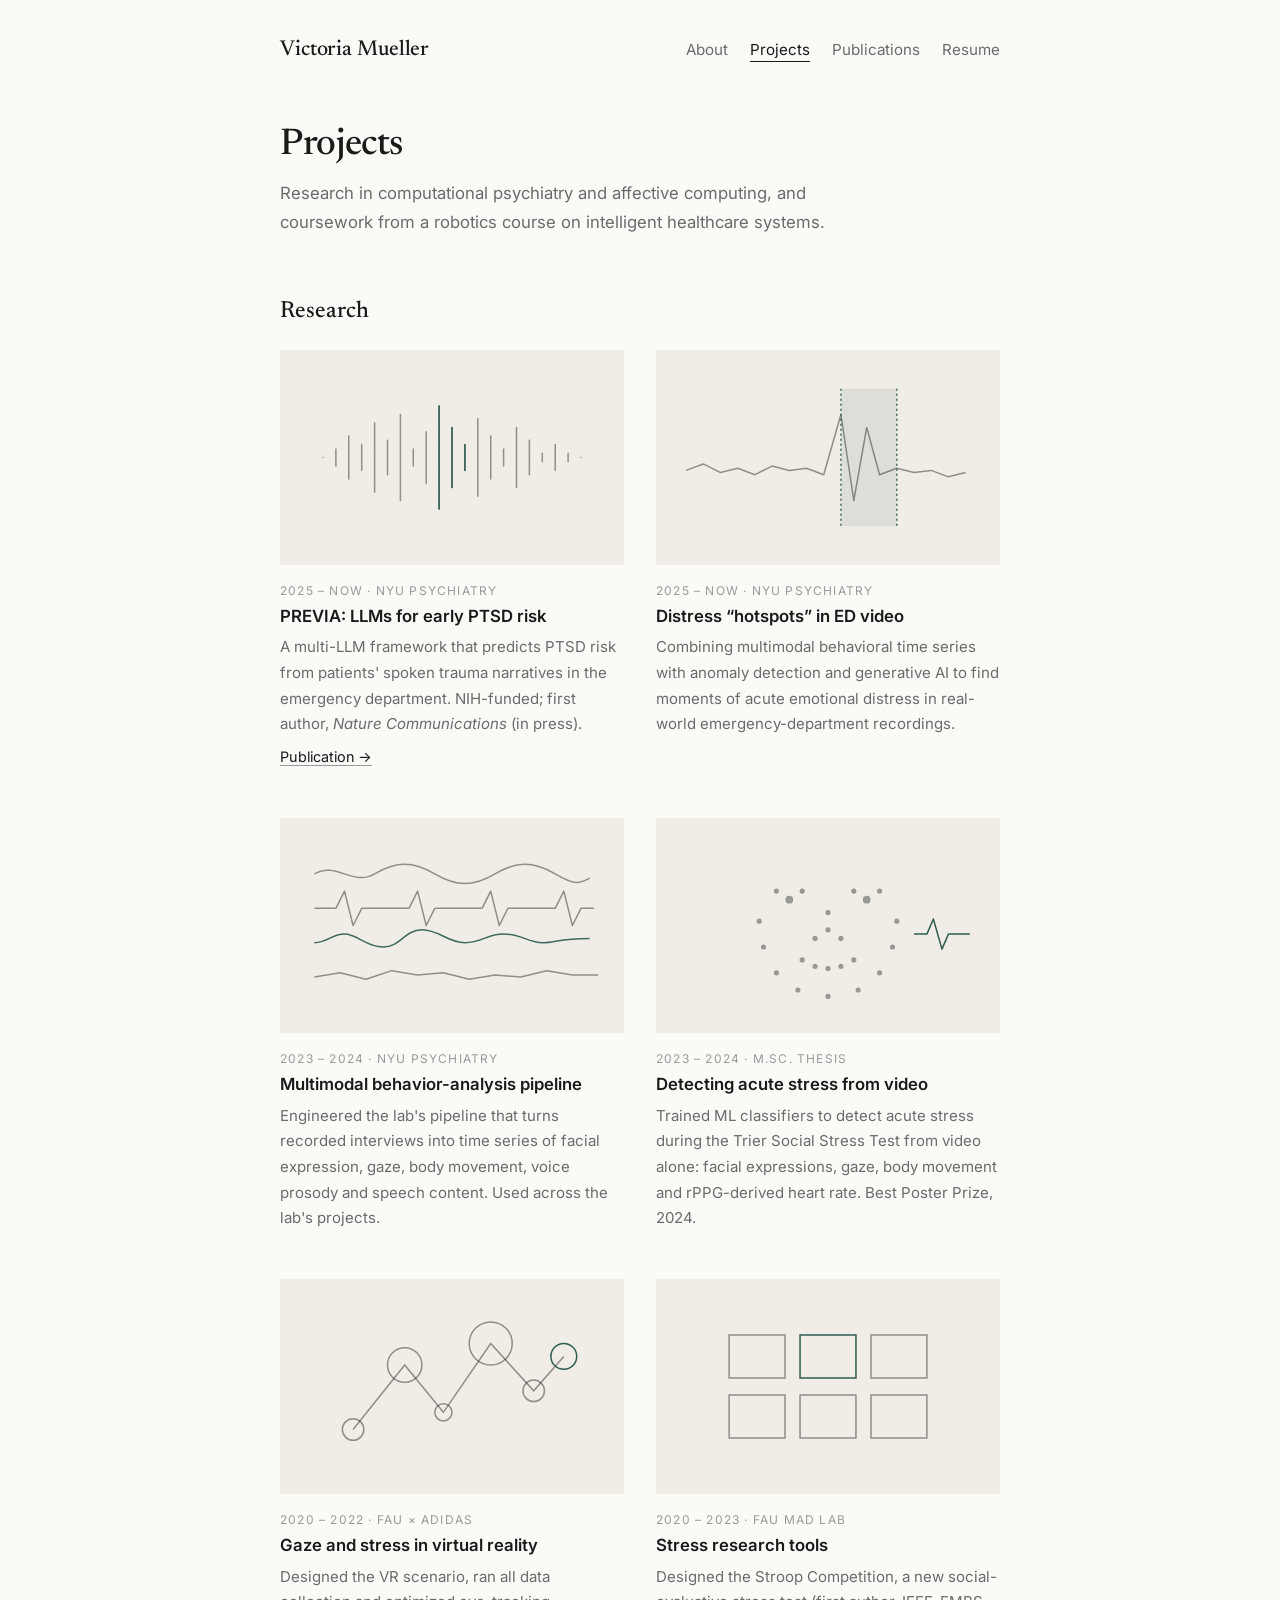
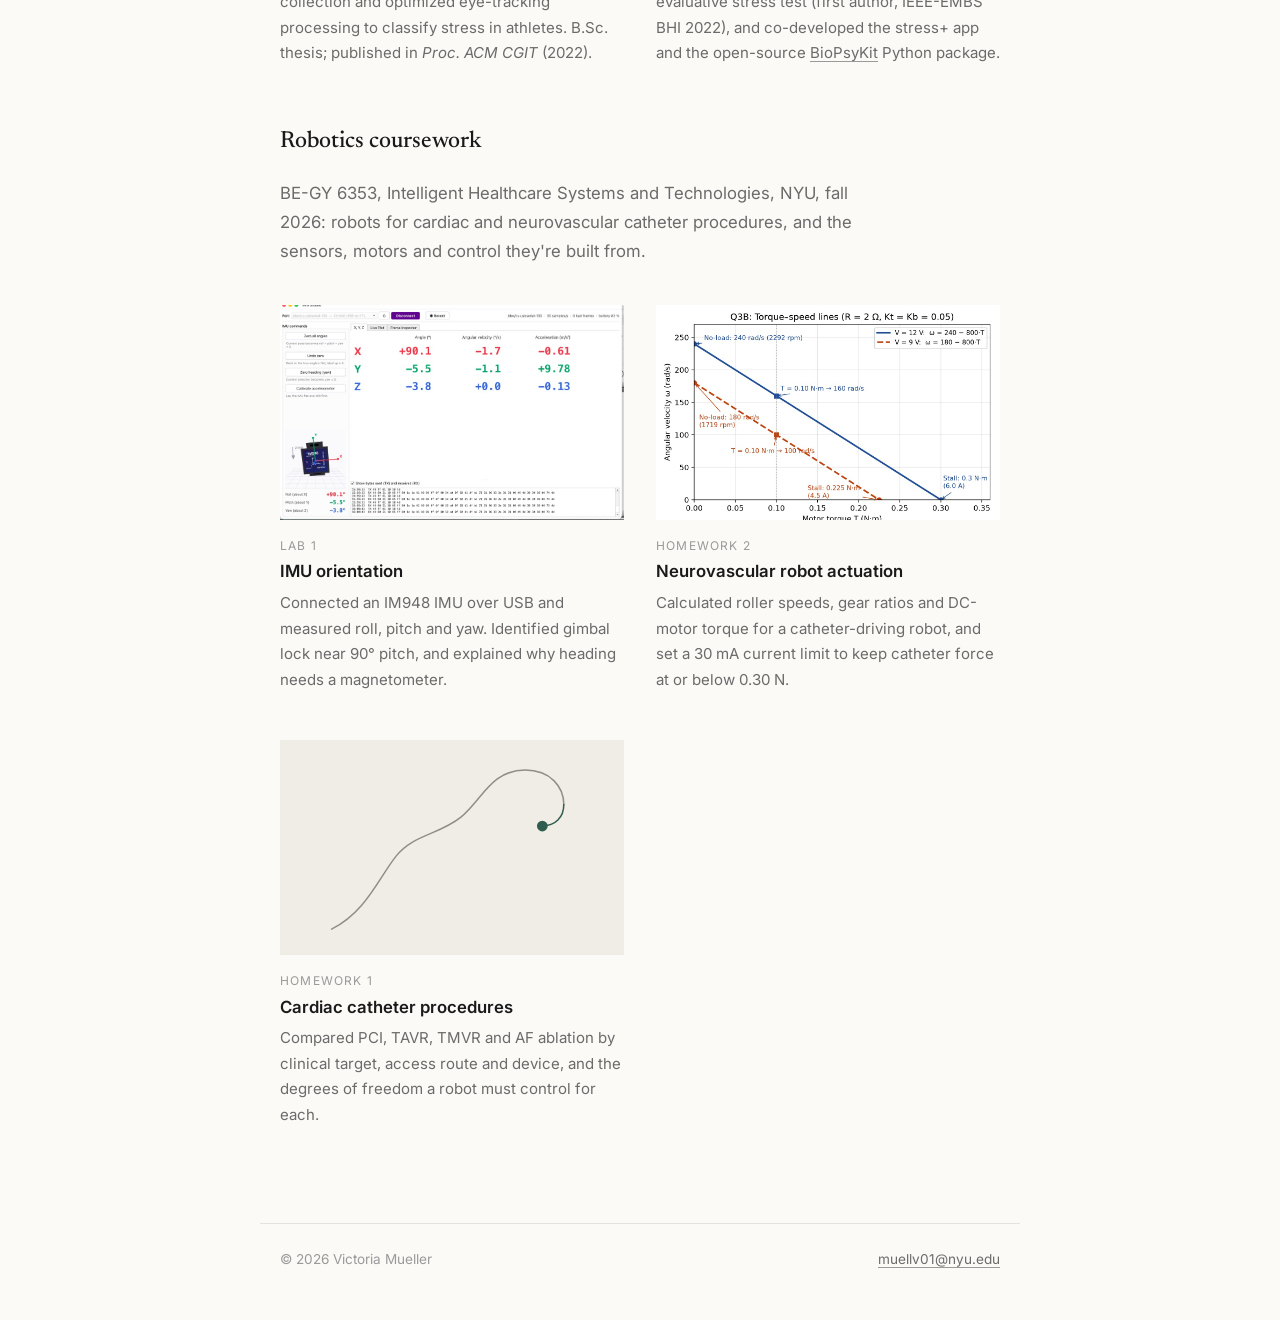
==== projects.html @ a5ab0685 "Split site into About, Projects, Publications and Resume pages with plain design Co-Authored-By: Cla" ====
<!doctype html>
<html lang="en">
<head>
<meta charset="utf-8">
<meta name="viewport" content="width=device-width, initial-scale=1">
<title>Projects · Victoria Mueller</title>
<meta name="description" content="Research and course projects by Victoria Mueller.">
<link rel="preconnect" href="https://fonts.googleapis.com">
<link rel="preconnect" href="https://fonts.gstatic.com" crossorigin>
<link href="https://fonts.googleapis.com/css2?family=Inter:wght@400;500;600&family=Newsreader:opsz,wght@6..72,400;6..72,500&display=swap" rel="stylesheet">
<link rel="stylesheet" href="style.css">
</head>
<body>
  <header class="site-header">
    <div class="wrap">
      <a class="site-name" href="index.html">Victoria Mueller</a>
      <nav class="site-nav">
        <a href="index.html">About</a>
        <a href="projects.html" aria-current="page">Projects</a>
        <a href="publications.html">Publications</a>
        <a href="resume.html">Resume</a>
      </nav>
    </div>
  </header>

  <main class="wrap">
    <h1>Projects</h1>
    <p class="intro">Research in computational psychiatry and affective computing, and coursework from a robotics course on intelligent healthcare systems.</p>

    <h2 id="research">Research</h2>
    <div class="projects">

      <article class="project">
        <div class="cover" aria-hidden="true">
          <svg viewBox="0 0 160 100" preserveAspectRatio="xMidYMid slice" fill="none" stroke="#1a1a1a" stroke-opacity=".45" stroke-width="1.5" stroke-linecap="round">
            <path d="M20 50v0M26 46v8M32 40v20M38 44v12M44 34v32M50 42v16M56 30v40M62 46v8M68 38v24M74 26v48M80 36v28M86 44v12M92 32v36M98 40v20M104 46v8M110 36v28M116 42v16M122 48v4M128 44v12M134 48v4M140 50v0"/>
            <path d="M74 26v48M80 36v28M86 44v12" stroke="#2f5d50" stroke-opacity="1"/>
          </svg>
        </div>
        <span class="label">2025 – now · NYU Psychiatry</span>
        <h3>PREVIA: LLMs for early PTSD risk</h3>
        <p>A multi-LLM framework that predicts PTSD risk from patients' spoken trauma narratives in the emergency department. NIH-funded; first author, <em>Nature Communications</em> (in press).</p>
        <a class="more" href="publications.html">Publication →</a>
      </article>

      <article class="project">
        <div class="cover" aria-hidden="true">
          <svg viewBox="0 0 160 100" preserveAspectRatio="xMidYMid slice" fill="none" stroke="#1a1a1a" stroke-opacity=".45" stroke-width="1.5" stroke-linejoin="round">
            <rect x="86" y="18" width="26" height="64" fill="#2f5d50" fill-opacity=".1" stroke="none"/>
            <path d="M14 56l8-3 8 4 8-2 8 3 8-4 8 2 8-1 8 3 8-28 6 40 6-34 6 22 8-3 8 2 8-1 8 3 8-2"/>
            <path d="M86 18v64M112 18v64" stroke="#2f5d50" stroke-opacity=".9" stroke-dasharray="2 3"/>
          </svg>
        </div>
        <span class="label">2025 – now · NYU Psychiatry</span>
        <h3>Distress “hotspots” in ED video</h3>
        <p>Combining multimodal behavioral time series with anomaly detection and generative AI to find moments of acute emotional distress in real-world emergency-department recordings.</p>
      </article>

      <article class="project">
        <div class="cover" aria-hidden="true">
          <svg viewBox="0 0 160 100" preserveAspectRatio="xMidYMid slice" fill="none" stroke="#1a1a1a" stroke-opacity=".45" stroke-width="1.5" stroke-linejoin="round">
            <path d="M16 26c10-6 18 6 28 0s18-6 28 0 18 6 28 0 18-6 28 0 12 4 16 2"/>
            <path d="M16 42l10 0 4-8 4 16 4-8 22 0 4-8 4 16 4-8 22 0 4-8 4 16 4-8 22 0 4-8 4 16 4-8 6 0"/>
            <path d="M16 58c6 0 8-4 14-4s10 6 18 6 10-8 18-8 12 6 20 6 10-4 18-4 12 4 18 4 8-2 22-2" stroke="#2f5d50" stroke-opacity=".9"/>
            <path d="M16 74l12-2 12 3 12-4 12 2 12-1 12 3 12-2 12 1 12-3 12 2 12 0"/>
          </svg>
        </div>
        <span class="label">2023 – 2024 · NYU Psychiatry</span>
        <h3>Multimodal behavior-analysis pipeline</h3>
        <p>Engineered the lab's pipeline that turns recorded interviews into time series of facial expression, gaze, body movement, voice prosody and speech content. Used across the lab's projects.</p>
      </article>

      <article class="project">
        <div class="cover" aria-hidden="true">
          <svg viewBox="0 0 160 100" preserveAspectRatio="xMidYMid slice" fill="#1a1a1a" fill-opacity=".4" stroke="none">
            <circle cx="62" cy="38" r="1.8"/><circle cx="98" cy="38" r="1.8"/>
            <circle cx="56" cy="34" r="1.2"/><circle cx="68" cy="34" r="1.2"/><circle cx="92" cy="34" r="1.2"/><circle cx="104" cy="34" r="1.2"/>
            <circle cx="80" cy="44" r="1.2"/><circle cx="80" cy="52" r="1.2"/><circle cx="74" cy="56" r="1.2"/><circle cx="86" cy="56" r="1.2"/>
            <circle cx="68" cy="66" r="1.2"/><circle cx="74" cy="69" r="1.2"/><circle cx="80" cy="70" r="1.2"/><circle cx="86" cy="69" r="1.2"/><circle cx="92" cy="66" r="1.2"/>
            <circle cx="48" cy="48" r="1.2"/><circle cx="50" cy="60" r="1.2"/><circle cx="56" cy="72" r="1.2"/><circle cx="66" cy="80" r="1.2"/><circle cx="80" cy="83" r="1.2"/><circle cx="94" cy="80" r="1.2"/><circle cx="104" cy="72" r="1.2"/><circle cx="110" cy="60" r="1.2"/><circle cx="112" cy="48" r="1.2"/>
            <path d="M120 54h6l3-7 4 14 3-7h10" fill="none" stroke="#2f5d50" stroke-width="1.5" stroke-linejoin="round"/>
          </svg>
        </div>
        <span class="label">2023 – 2024 · M.Sc. thesis</span>
        <h3>Detecting acute stress from video</h3>
        <p>Trained ML classifiers to detect acute stress during the Trier Social Stress Test from video alone: facial expressions, gaze, body movement and rPPG-derived heart rate. Best Poster Prize, 2024.</p>
      </article>

      <article class="project">
        <div class="cover" aria-hidden="true">
          <svg viewBox="0 0 160 100" preserveAspectRatio="xMidYMid slice" fill="none" stroke="#1a1a1a" stroke-opacity=".45" stroke-width="1.5">
            <path d="M34 70L58 40 76 62 98 30 118 52 132 36"/>
            <circle cx="34" cy="70" r="5"/><circle cx="58" cy="40" r="8"/><circle cx="76" cy="62" r="4"/><circle cx="98" cy="30" r="10"/><circle cx="118" cy="52" r="5"/>
            <circle cx="132" cy="36" r="6" stroke="#2f5d50" stroke-opacity="1"/>
          </svg>
        </div>
        <span class="label">2020 – 2022 · FAU × adidas</span>
        <h3>Gaze and stress in virtual reality</h3>
        <p>Designed the VR scenario, ran all data collection and optimized eye-tracking processing to classify stress in athletes. B.Sc. thesis; published in <em>Proc. ACM CGIT</em> (2022).</p>
      </article>

      <article class="project">
        <div class="cover" aria-hidden="true">
          <svg viewBox="0 0 160 100" preserveAspectRatio="xMidYMid slice" fill="none" stroke="#1a1a1a" stroke-opacity=".45" stroke-width="1.5">
            <rect x="34" y="26" width="26" height="20"/><rect x="67" y="26" width="26" height="20" stroke="#2f5d50" stroke-opacity="1"/><rect x="100" y="26" width="26" height="20"/>
            <rect x="34" y="54" width="26" height="20"/><rect x="67" y="54" width="26" height="20"/><rect x="100" y="54" width="26" height="20"/>
          </svg>
        </div>
        <span class="label">2020 – 2023 · FAU MaD Lab</span>
        <h3>Stress research tools</h3>
        <p>Designed the Stroop Competition, a new social-evaluative stress test (first author, IEEE-EMBS BHI 2022), and co-developed the stress+ app and the open-source <a href="https://github.com/mad-lab-fau/BioPsyKit" target="_blank" rel="noopener">BioPsyKit</a> Python package.</p>
      </article>
    </div>

    <h2 id="coursework">Robotics coursework</h2>
    <p class="intro">BE-GY 6353, Intelligent Healthcare Systems and Technologies, NYU, fall 2026: robots for cardiac and neurovascular catheter procedures, and the sensors, motors and control they're built from.</p>
    <div class="projects">

      <article class="project">
        <div class="cover"><img src="images/imu-lab.jpg" alt="IMU Studio showing roll +90.1° after turning the IMU about its X axis" loading="lazy"></div>
        <span class="label">Lab 1</span>
        <h3>IMU orientation</h3>
        <p>Connected an IM948 IMU over USB and measured roll, pitch and yaw. Identified gimbal lock near 90° pitch, and explained why heading needs a magnetometer.</p>
      </article>

      <article class="project">
        <div class="cover"><img src="images/motor-torque.jpg" alt="Torque–speed lines of a DC motor at 12 V and 9 V" loading="lazy"></div>
        <span class="label">Homework 2</span>
        <h3>Neurovascular robot actuation</h3>
        <p>Calculated roller speeds, gear ratios and DC-motor torque for a catheter-driving robot, and set a 30 mA current limit to keep catheter force at or below 0.30 N.</p>
      </article>

      <article class="project">
        <div class="cover" aria-hidden="true">
          <svg viewBox="0 0 160 100" preserveAspectRatio="xMidYMid slice" fill="none" stroke="#1a1a1a" stroke-opacity=".45" stroke-width="1.5" stroke-linecap="round">
            <path d="M24 88C40 80 46 64 54 54s20-10 30-18 14-22 30-22c12 0 18 8 18 16"/>
            <path d="M132 30c0 6-4 10-10 10" stroke="#2f5d50" stroke-opacity="1"/>
            <circle cx="122" cy="40" r="2.5" fill="#2f5d50" stroke="none"/>
          </svg>
        </div>
        <span class="label">Homework 1</span>
        <h3>Cardiac catheter procedures</h3>
        <p>Compared PCI, TAVR, TMVR and AF ablation by clinical target, access route and device, and the degrees of freedom a robot must control for each.</p>
      </article>
    </div>
  </main>

  <footer class="site-footer">
    <div class="wrap">
      <span>© 2026 Victoria Mueller</span>
      <a href="mailto:muellv01@nyu.edu">muellv01@nyu.edu</a>
    </div>
  </footer>
</body>
</html>
---- style.css ----
/* Plain, quiet design: off-white paper, near-black ink, one muted accent. */
:root {
  --paper: #fbfaf7;
  --ink: #1a1a1a;
  --muted: #6b6b6b;
  --faint: #9a9a9a;
  --line: #e6e3dc;
  --tile: #f0ede6;
  --accent: #2f5d50;
  --sans: "Inter", -apple-system, BlinkMacSystemFont, "Segoe UI", Helvetica, Arial, sans-serif;
  --serif: "Newsreader", Georgia, "Times New Roman", serif;
}
* { box-sizing: border-box; }
html { -webkit-text-size-adjust: 100%; }
body {
  margin: 0;
  background: var(--paper);
  color: var(--ink);
  font: 16px/1.7 var(--sans);
  -webkit-font-smoothing: antialiased;
}
a { color: inherit; text-decoration-color: var(--faint); text-underline-offset: 3px; }
a:hover { color: var(--accent); text-decoration-color: var(--accent); }
img { display: block; max-width: 100%; }
.wrap { max-width: 760px; margin: 0 auto; padding: 0 20px; }

/* Header */
.site-header .wrap {
  display: flex; flex-wrap: wrap; align-items: baseline; justify-content: space-between;
  gap: 8px 24px; padding-top: 32px; padding-bottom: 32px;
}
.site-name { font-family: var(--serif); font-size: 1.35rem; font-weight: 500; text-decoration: none; letter-spacing: -.005em; }
.site-name:hover { color: var(--ink); }
.site-nav { display: flex; flex-wrap: wrap; gap: 4px 22px; font-size: .95rem; }
.site-nav a { text-decoration: none; color: var(--muted); }
.site-nav a:hover { color: var(--ink); }
.site-nav a[aria-current="page"] { color: var(--ink); text-decoration: underline; text-decoration-color: var(--ink); text-underline-offset: 6px; }

/* Type */
h1 { font-family: var(--serif); font-weight: 500; font-size: 2.3rem; line-height: 1.15; letter-spacing: -.01em; margin: 24px 0 12px; }
h2 { font-family: var(--serif); font-weight: 500; font-size: 1.45rem; margin: 56px 0 18px; }
h3 { font-size: 1rem; font-weight: 600; margin: 0; line-height: 1.4; }
p { margin: 0 0 16px; }
.intro { color: var(--muted); font-size: 1.05rem; max-width: 36em; margin-bottom: 40px; }
.label { font-size: .75rem; letter-spacing: .1em; text-transform: uppercase; color: var(--faint); }

/* About */
.about { display: grid; grid-template-columns: 200px 1fr; gap: 44px; align-items: start; margin-top: 24px; }
.portrait {
  width: 200px; aspect-ratio: 4 / 5; background: var(--tile); position: relative; overflow: hidden;
  display: flex; align-items: center; justify-content: center;
}
.portrait span { font-family: var(--serif); font-size: 2.6rem; color: var(--faint); }
.portrait img { position: absolute; inset: 0; width: 100%; height: 100%; object-fit: cover; }
.about h1 { margin-top: 0; }
.about .role { color: var(--muted); margin: -4px 0 24px; }
.about-links { display: flex; flex-wrap: wrap; gap: 6px 20px; margin-top: 24px; font-size: .95rem; }
.now { list-style: none; padding: 0; margin: 0; border-top: 1px solid var(--line); }
.now li { display: grid; grid-template-columns: 120px 1fr; gap: 16px; padding: 14px 0; border-bottom: 1px solid var(--line); }
.now .label { padding-top: 3px; }

/* Covers & thumbnails: real images, or a plain drawn placeholder */
.cover { aspect-ratio: 16 / 10; background: var(--tile); overflow: hidden; position: relative; }
.cover img { width: 100%; height: 100%; object-fit: cover; object-position: top left; }
.cover svg { position: absolute; inset: 0; width: 100%; height: 100%; }
.cover svg * { vector-effect: non-scaling-stroke; }

/* Projects */
.filter { margin: -16px 0 32px; font-size: .9rem; color: var(--muted); }
.projects { display: grid; grid-template-columns: 1fr 1fr; gap: 48px 32px; }
.project .cover { margin-bottom: 16px; }
.project .label { display: block; margin-bottom: 4px; }
.project h3 { font-size: 1.05rem; margin-bottom: 6px; }
.project p { color: var(--muted); font-size: .94rem; margin: 0; }
.project .more { display: inline-block; margin-top: 8px; font-size: .9rem; }

/* Publications */
.pubs { list-style: none; margin: 0; padding: 0; }
.pub { display: grid; grid-template-columns: 148px 1fr; gap: 24px; padding: 26px 0; border-top: 1px solid var(--line); }
.pub:last-child { border-bottom: 1px solid var(--line); }
.pub .cover { aspect-ratio: 4 / 3; }
.pub .cover .venue { display: none; }
.pub h3 { font-weight: 600; margin-bottom: 4px; }
.pub .authors { color: var(--muted); font-size: .9rem; margin: 0 0 4px; }
.pub .authors u { text-decoration-color: var(--ink); color: var(--ink); }
.pub .where { font-size: .9rem; margin: 0; }
.pub .where em { font-style: italic; }
.badge { display: inline-block; font-size: .72rem; letter-spacing: .06em; text-transform: uppercase; color: var(--accent); margin-left: 8px; }

/* Resume */
.cv-section { display: grid; grid-template-columns: 150px 1fr; gap: 24px; padding: 28px 0; border-top: 1px solid var(--line); }
.cv-section > .label { padding-top: 4px; }
.cv-item { margin-bottom: 22px; }
.cv-item:last-child { margin-bottom: 0; }
.cv-head { display: flex; flex-wrap: wrap; justify-content: space-between; gap: 0 16px; }
.cv-head .when { color: var(--faint); font-size: .88rem; white-space: nowrap; }
.cv-sub { color: var(--muted); font-size: .93rem; margin: 0 0 6px; }
.cv-item ul { margin: 6px 0 0; padding-left: 18px; font-size: .93rem; }
.cv-item li { margin-bottom: 4px; }
.cv-plain { margin: 0; font-size: .93rem; }
.cv-plain + .cv-plain { margin-top: 8px; }

/* Footer */
.site-footer { margin-top: 96px; }
.site-footer .wrap { padding-top: 24px; padding-bottom: 48px; border-top: 1px solid var(--line); color: var(--faint); font-size: .85rem; display: flex; flex-wrap: wrap; justify-content: space-between; gap: 8px; }
.site-footer a { color: var(--muted); }

@media (max-width: 640px) {
  .site-header .wrap { padding-top: 24px; padding-bottom: 20px; }
  h1 { font-size: 1.9rem; }
  .about { grid-template-columns: 1fr; gap: 24px; }
  .portrait { width: 140px; }
  .now li { grid-template-columns: 1fr; gap: 2px; }
  .projects { grid-template-columns: 1fr; gap: 40px; }
  .pub { grid-template-columns: 96px 1fr; gap: 16px; }
  .pub .cover .venue { display: none; }
  .cv-section { grid-template-columns: 1fr; gap: 12px; }
}
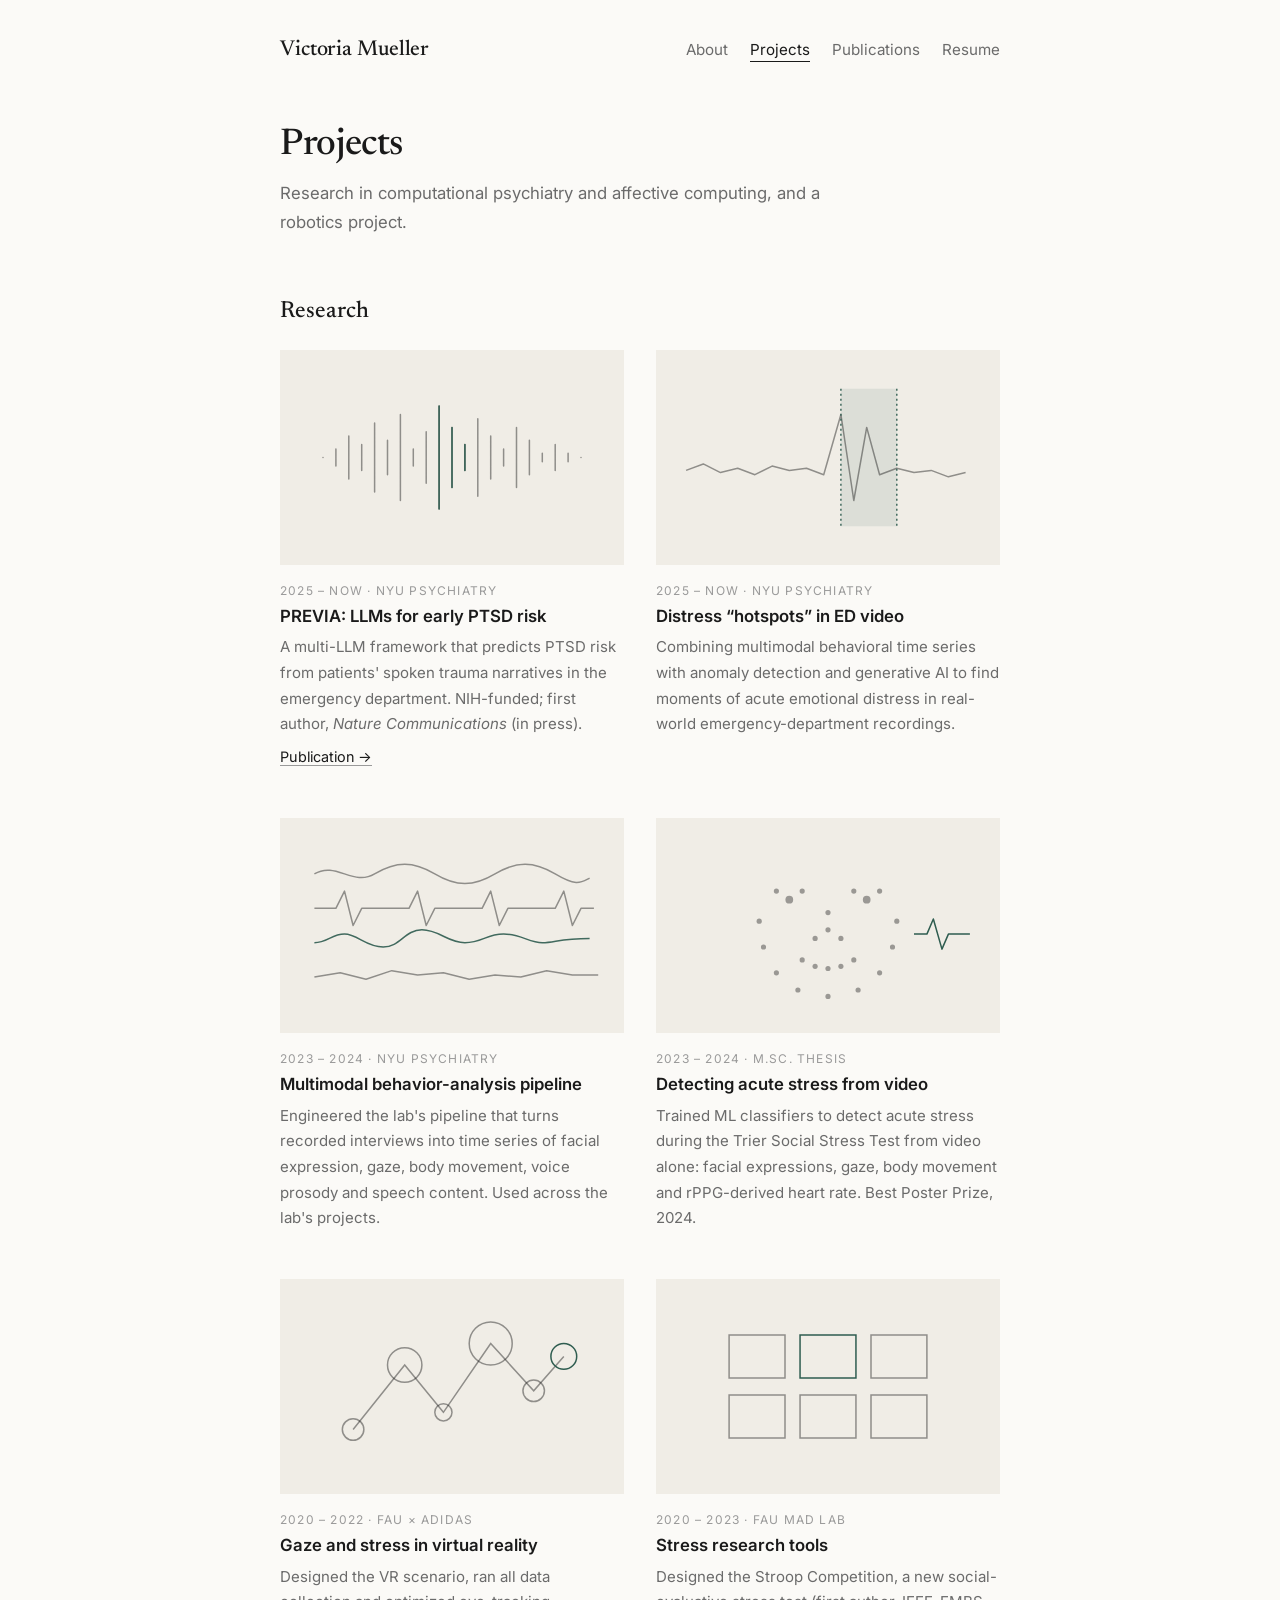
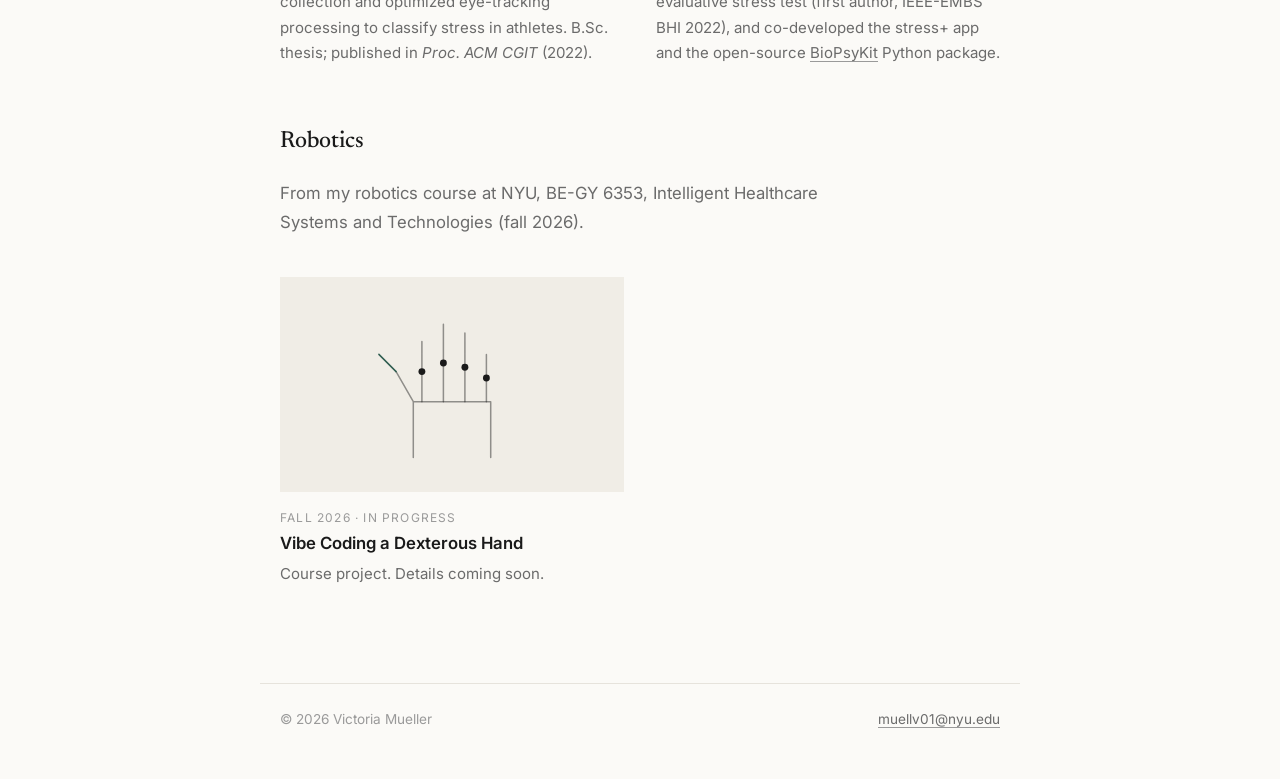
==== commit 171d3445: "Replace robotics homework with Dexterous Hand project placeholder Co-Authored-By: Claude Opus 5.5 <n" ====
--- a/projects.html
+++ b/projects.html
@@ -25,7 +25,7 @@
 
   <main class="wrap">
     <h1>Projects</h1>
-    <p class="intro">Research in computational psychiatry and affective computing, and coursework from a robotics course on intelligent healthcare systems.</p>
+    <p class="intro">Research in computational psychiatry and affective computing, and a robotics project.</p>
 
     <h2 id="research">Research</h2>
     <div class="projects">
@@ -112,35 +112,21 @@
       </article>
     </div>
 
-    <h2 id="coursework">Robotics coursework</h2>
-    <p class="intro">BE-GY 6353, Intelligent Healthcare Systems and Technologies, NYU, fall 2026: robots for cardiac and neurovascular catheter procedures, and the sensors, motors and control they're built from.</p>
+    <h2 id="coursework">Robotics</h2>
+    <p class="intro">From my robotics course at NYU, BE-GY 6353, Intelligent Healthcare Systems and Technologies (fall 2026).</p>
     <div class="projects">
-
-      <article class="project">
-        <div class="cover"><img src="images/imu-lab.jpg" alt="IMU Studio showing roll +90.1° after turning the IMU about its X axis" loading="lazy"></div>
-        <span class="label">Lab 1</span>
-        <h3>IMU orientation</h3>
-        <p>Connected an IM948 IMU over USB and measured roll, pitch and yaw. Identified gimbal lock near 90° pitch, and explained why heading needs a magnetometer.</p>
-      </article>
-
-      <article class="project">
-        <div class="cover"><img src="images/motor-torque.jpg" alt="Torque–speed lines of a DC motor at 12 V and 9 V" loading="lazy"></div>
-        <span class="label">Homework 2</span>
-        <h3>Neurovascular robot actuation</h3>
-        <p>Calculated roller speeds, gear ratios and DC-motor torque for a catheter-driving robot, and set a 30 mA current limit to keep catheter force at or below 0.30 N.</p>
-      </article>
-
       <article class="project">
         <div class="cover" aria-hidden="true">
-          <svg viewBox="0 0 160 100" preserveAspectRatio="xMidYMid slice" fill="none" stroke="#1a1a1a" stroke-opacity=".45" stroke-width="1.5" stroke-linecap="round">
-            <path d="M24 88C40 80 46 64 54 54s20-10 30-18 14-22 30-22c12 0 18 8 18 16"/>
-            <path d="M132 30c0 6-4 10-10 10" stroke="#2f5d50" stroke-opacity="1"/>
-            <circle cx="122" cy="40" r="2.5" fill="#2f5d50" stroke="none"/>
+          <svg viewBox="0 0 160 100" preserveAspectRatio="xMidYMid slice" fill="none" stroke="#1a1a1a" stroke-opacity=".45" stroke-width="1.5" stroke-linecap="round" stroke-linejoin="round">
+            <path d="M62 84V58l-8-14M62 58h36v26"/>
+            <path d="M66 58V30M76 58V22M86 58V26M96 58V36"/>
+            <circle cx="66" cy="44" r="1.6" fill="#1a1a1a" stroke="none"/><circle cx="76" cy="40" r="1.6" fill="#1a1a1a" stroke="none"/><circle cx="86" cy="42" r="1.6" fill="#1a1a1a" stroke="none"/><circle cx="96" cy="47" r="1.6" fill="#1a1a1a" stroke="none"/>
+            <path d="M54 44l-8-8" stroke="#2f5d50" stroke-opacity="1"/>
           </svg>
         </div>
-        <span class="label">Homework 1</span>
-        <h3>Cardiac catheter procedures</h3>
-        <p>Compared PCI, TAVR, TMVR and AF ablation by clinical target, access route and device, and the degrees of freedom a robot must control for each.</p>
+        <span class="label">Fall 2026 · In progress</span>
+        <h3>Vibe Coding a Dexterous Hand</h3>
+        <p>Course project. Details coming soon.</p>
       </article>
     </div>
   </main>
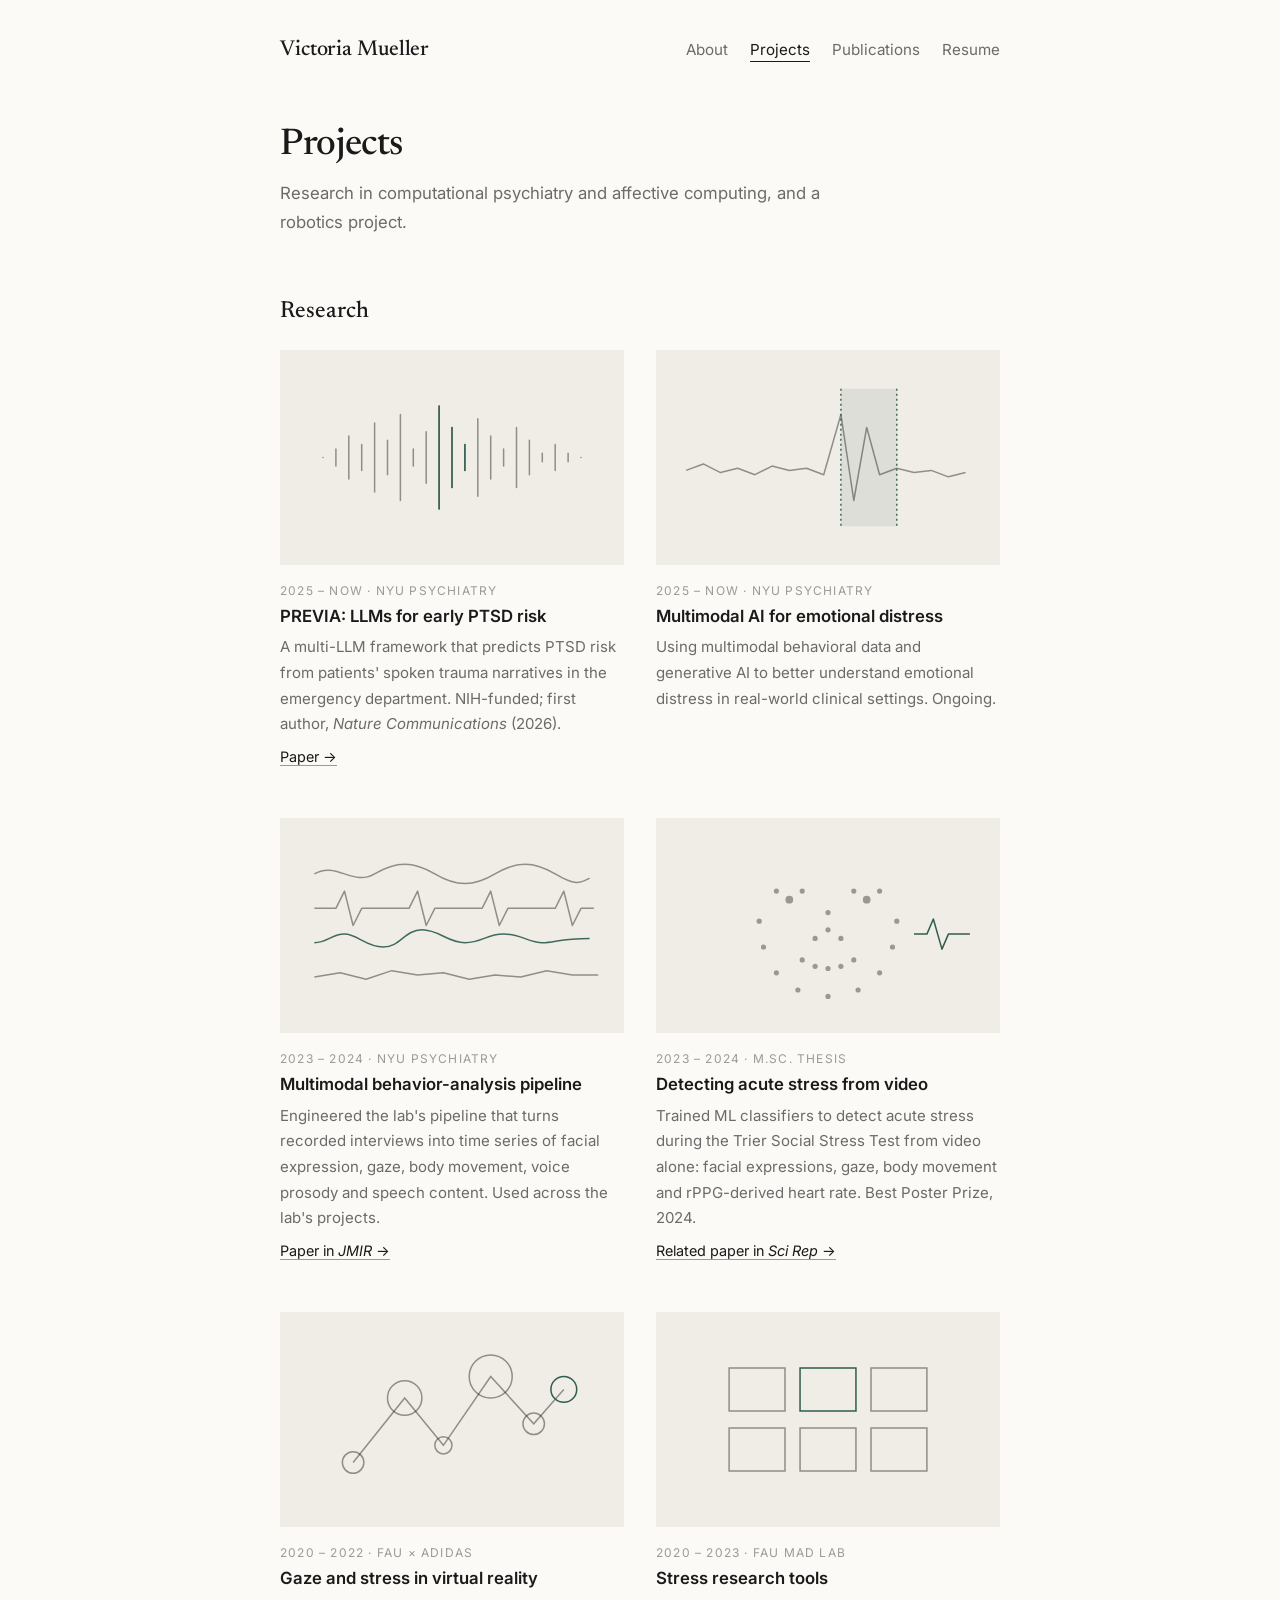
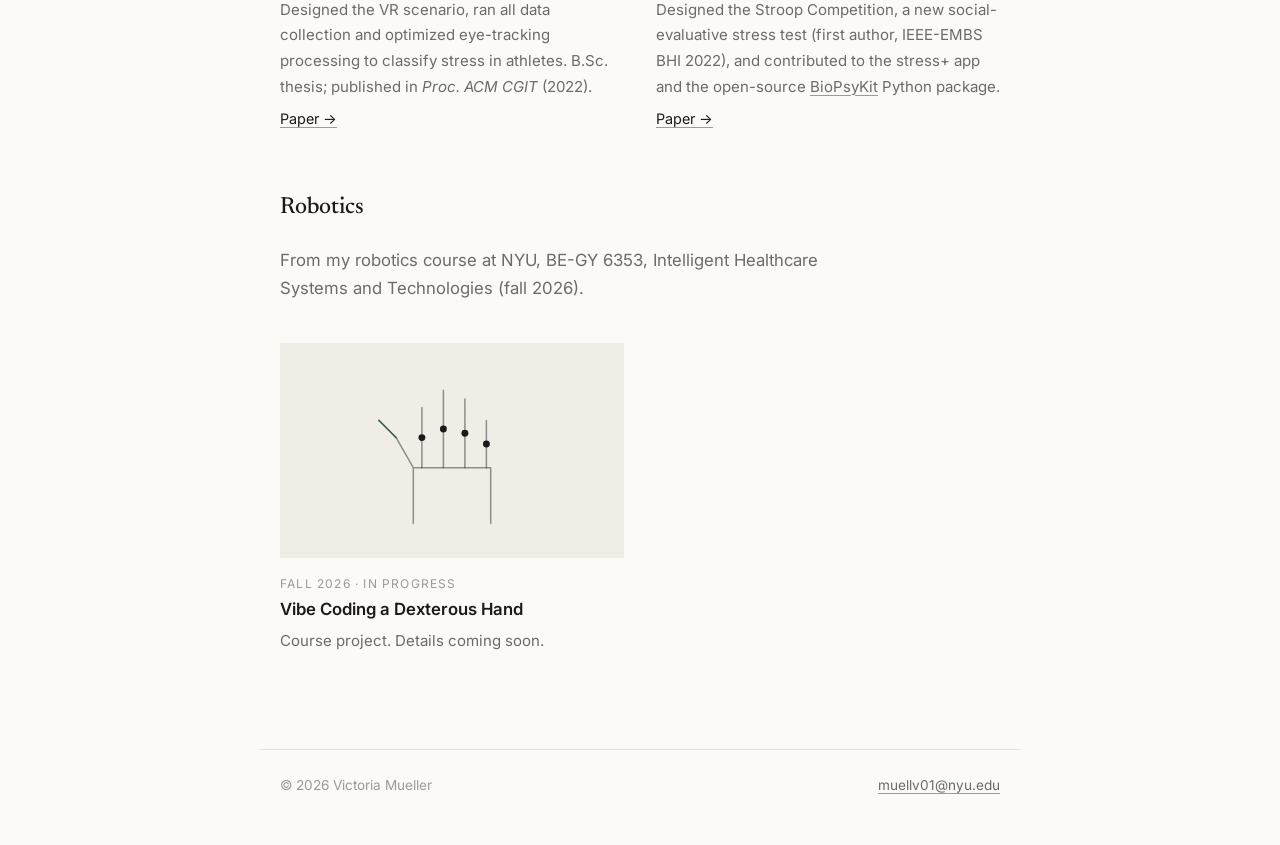
==== commit ede8f6ab: "Update About, project paper links, publications and resume Co-Authored-By: Claude Opus 5.5 <noreply@" ====
--- a/projects.html
+++ b/projects.html
@@ -39,8 +39,8 @@
         </div>
         <span class="label">2025 – now · NYU Psychiatry</span>
         <h3>PREVIA: LLMs for early PTSD risk</h3>
-        <p>A multi-LLM framework that predicts PTSD risk from patients' spoken trauma narratives in the emergency department. NIH-funded; first author, <em>Nature Communications</em> (in press).</p>
-        <a class="more" href="publications.html">Publication →</a>
+        <p>A multi-LLM framework that predicts PTSD risk from patients' spoken trauma narratives in the emergency department. NIH-funded; first author, <em>Nature Communications</em> (2026).</p>
+        <a class="more" href="https://www.nature.com/articles/s41467-026-78768-3" target="_blank" rel="noopener">Paper →</a>
       </article>
 
       <article class="project">
@@ -52,8 +52,8 @@
           </svg>
         </div>
         <span class="label">2025 – now · NYU Psychiatry</span>
-        <h3>Distress “hotspots” in ED video</h3>
-        <p>Combining multimodal behavioral time series with anomaly detection and generative AI to find moments of acute emotional distress in real-world emergency-department recordings.</p>
+        <h3>Multimodal AI for emotional distress</h3>
+        <p>Using multimodal behavioral data and generative AI to better understand emotional distress in real-world clinical settings. Ongoing.</p>
       </article>
 
       <article class="project">
@@ -68,6 +68,7 @@
         <span class="label">2023 – 2024 · NYU Psychiatry</span>
         <h3>Multimodal behavior-analysis pipeline</h3>
         <p>Engineered the lab's pipeline that turns recorded interviews into time series of facial expression, gaze, body movement, voice prosody and speech content. Used across the lab's projects.</p>
+        <a class="more" href="https://www.jmir.org/2026/1/e87049" target="_blank" rel="noopener">Paper in <em>JMIR</em> →</a>
       </article>
 
       <article class="project">
@@ -84,6 +85,7 @@
         <span class="label">2023 – 2024 · M.Sc. thesis</span>
         <h3>Detecting acute stress from video</h3>
         <p>Trained ML classifiers to detect acute stress during the Trier Social Stress Test from video alone: facial expressions, gaze, body movement and rPPG-derived heart rate. Best Poster Prize, 2024.</p>
+        <a class="more" href="https://doi.org/10.1038/s41598-024-59043-1" target="_blank" rel="noopener">Related paper in <em>Sci Rep</em> →</a>
       </article>
 
       <article class="project">
@@ -97,6 +99,7 @@
         <span class="label">2020 – 2022 · FAU × adidas</span>
         <h3>Gaze and stress in virtual reality</h3>
         <p>Designed the VR scenario, ran all data collection and optimized eye-tracking processing to classify stress in athletes. B.Sc. thesis; published in <em>Proc. ACM CGIT</em> (2022).</p>
+        <a class="more" href="https://doi.org/10.1145/3530796" target="_blank" rel="noopener">Paper →</a>
       </article>
 
       <article class="project">
@@ -108,7 +111,8 @@
         </div>
         <span class="label">2020 – 2023 · FAU MaD Lab</span>
         <h3>Stress research tools</h3>
-        <p>Designed the Stroop Competition, a new social-evaluative stress test (first author, IEEE-EMBS BHI 2022), and co-developed the stress+ app and the open-source <a href="https://github.com/mad-lab-fau/BioPsyKit" target="_blank" rel="noopener">BioPsyKit</a> Python package.</p>
+        <p>Designed the Stroop Competition, a new social-evaluative stress test (first author, IEEE-EMBS BHI 2022), and contributed to the stress+ app and the open-source <a href="https://github.com/mad-lab-fau/BioPsyKit" target="_blank" rel="noopener">BioPsyKit</a> Python package.</p>
+        <a class="more" href="https://ieeexplore.ieee.org/abstract/document/9926835" target="_blank" rel="noopener">Paper →</a>
       </article>
     </div>
 
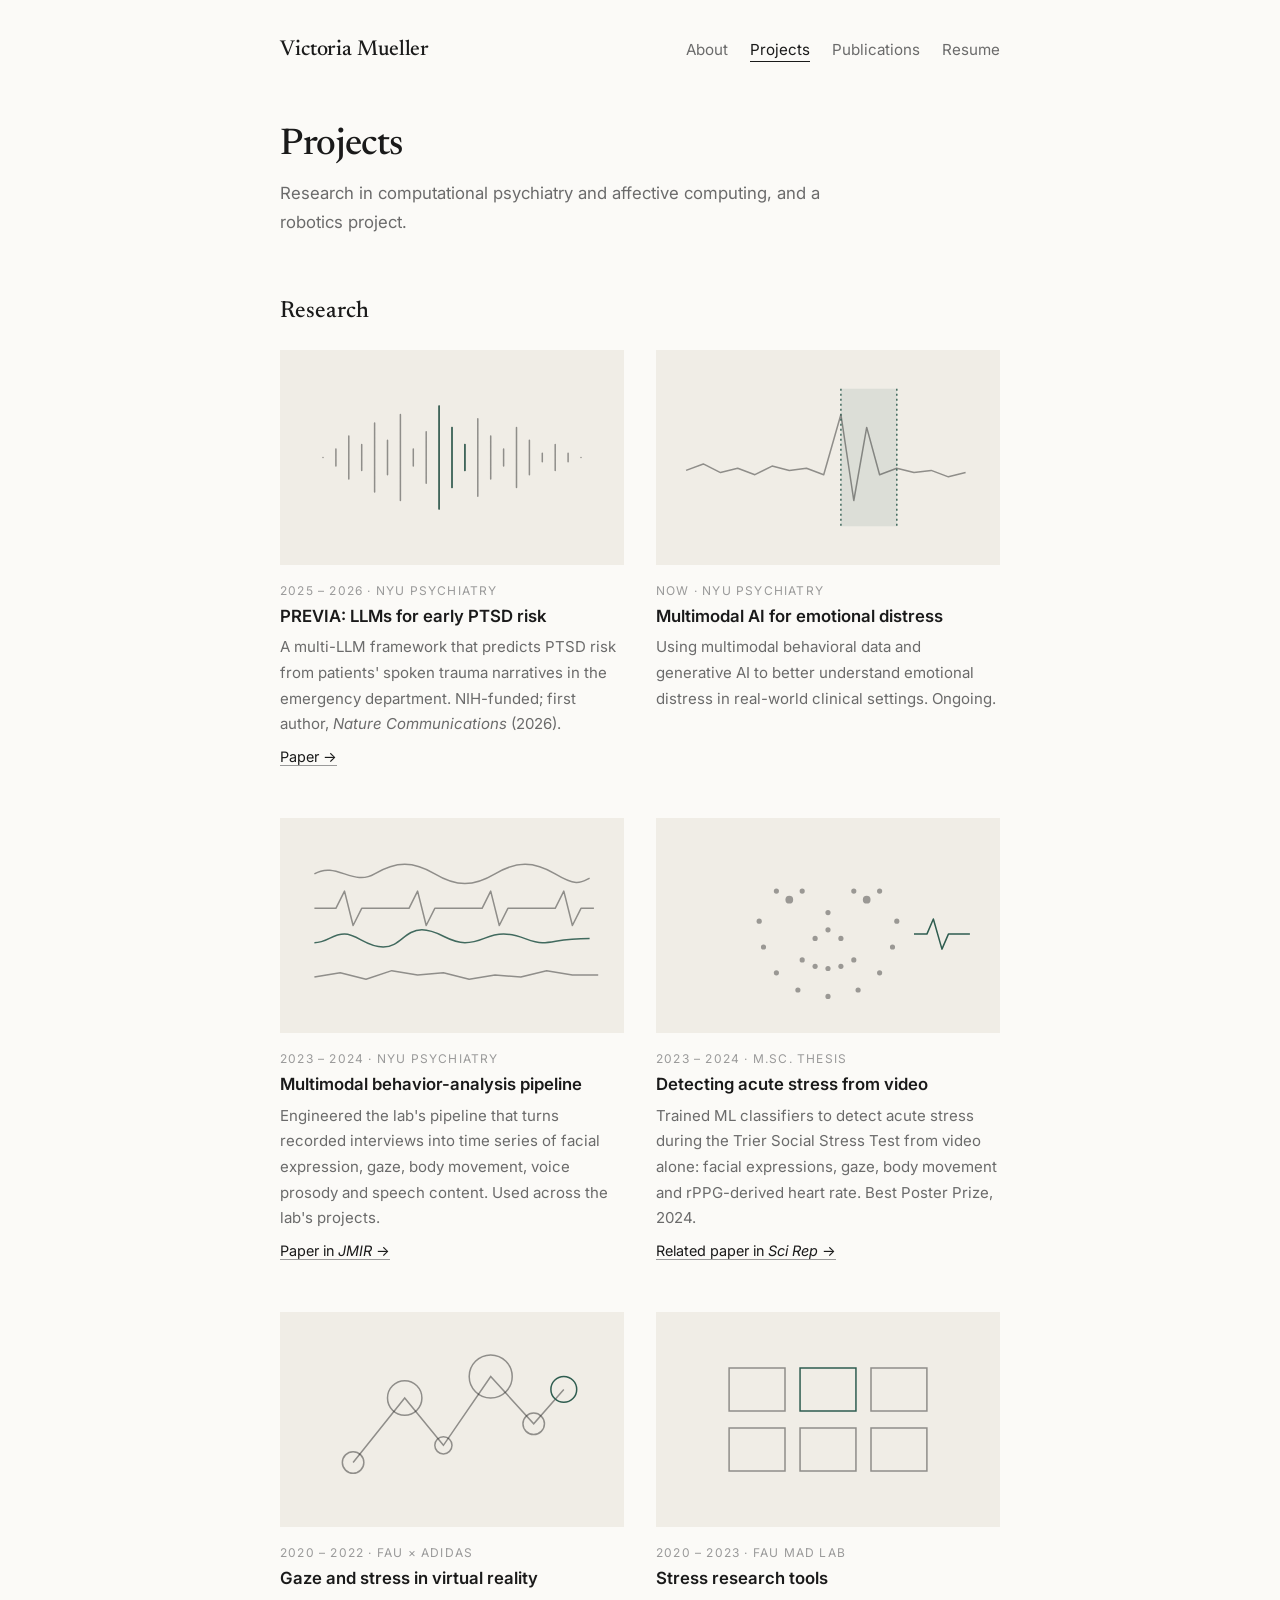
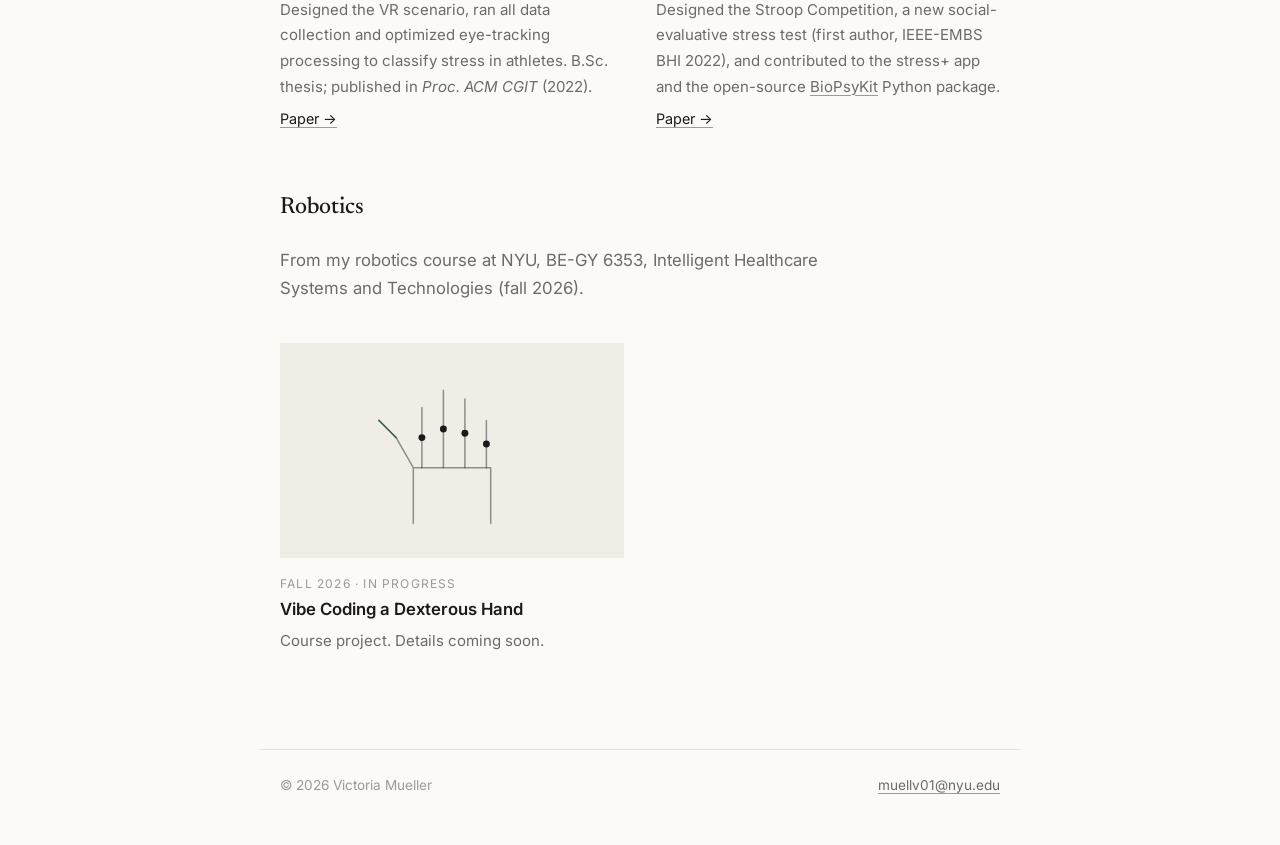
==== commit eca974ec: "Update research project dates Co-Authored-By: Claude Opus 5.5 <noreply@anthropic.com>" ====
--- a/projects.html
+++ b/projects.html
@@ -37,7 +37,7 @@
             <path d="M74 26v48M80 36v28M86 44v12" stroke="#2f5d50" stroke-opacity="1"/>
           </svg>
         </div>
-        <span class="label">2025 – now · NYU Psychiatry</span>
+        <span class="label">2025 – 2026 · NYU Psychiatry</span>
         <h3>PREVIA: LLMs for early PTSD risk</h3>
         <p>A multi-LLM framework that predicts PTSD risk from patients' spoken trauma narratives in the emergency department. NIH-funded; first author, <em>Nature Communications</em> (2026).</p>
         <a class="more" href="https://www.nature.com/articles/s41467-026-78768-3" target="_blank" rel="noopener">Paper →</a>
@@ -51,7 +51,7 @@
             <path d="M86 18v64M112 18v64" stroke="#2f5d50" stroke-opacity=".9" stroke-dasharray="2 3"/>
           </svg>
         </div>
-        <span class="label">2025 – now · NYU Psychiatry</span>
+        <span class="label">Now · NYU Psychiatry</span>
         <h3>Multimodal AI for emotional distress</h3>
         <p>Using multimodal behavioral data and generative AI to better understand emotional distress in real-world clinical settings. Ongoing.</p>
       </article>
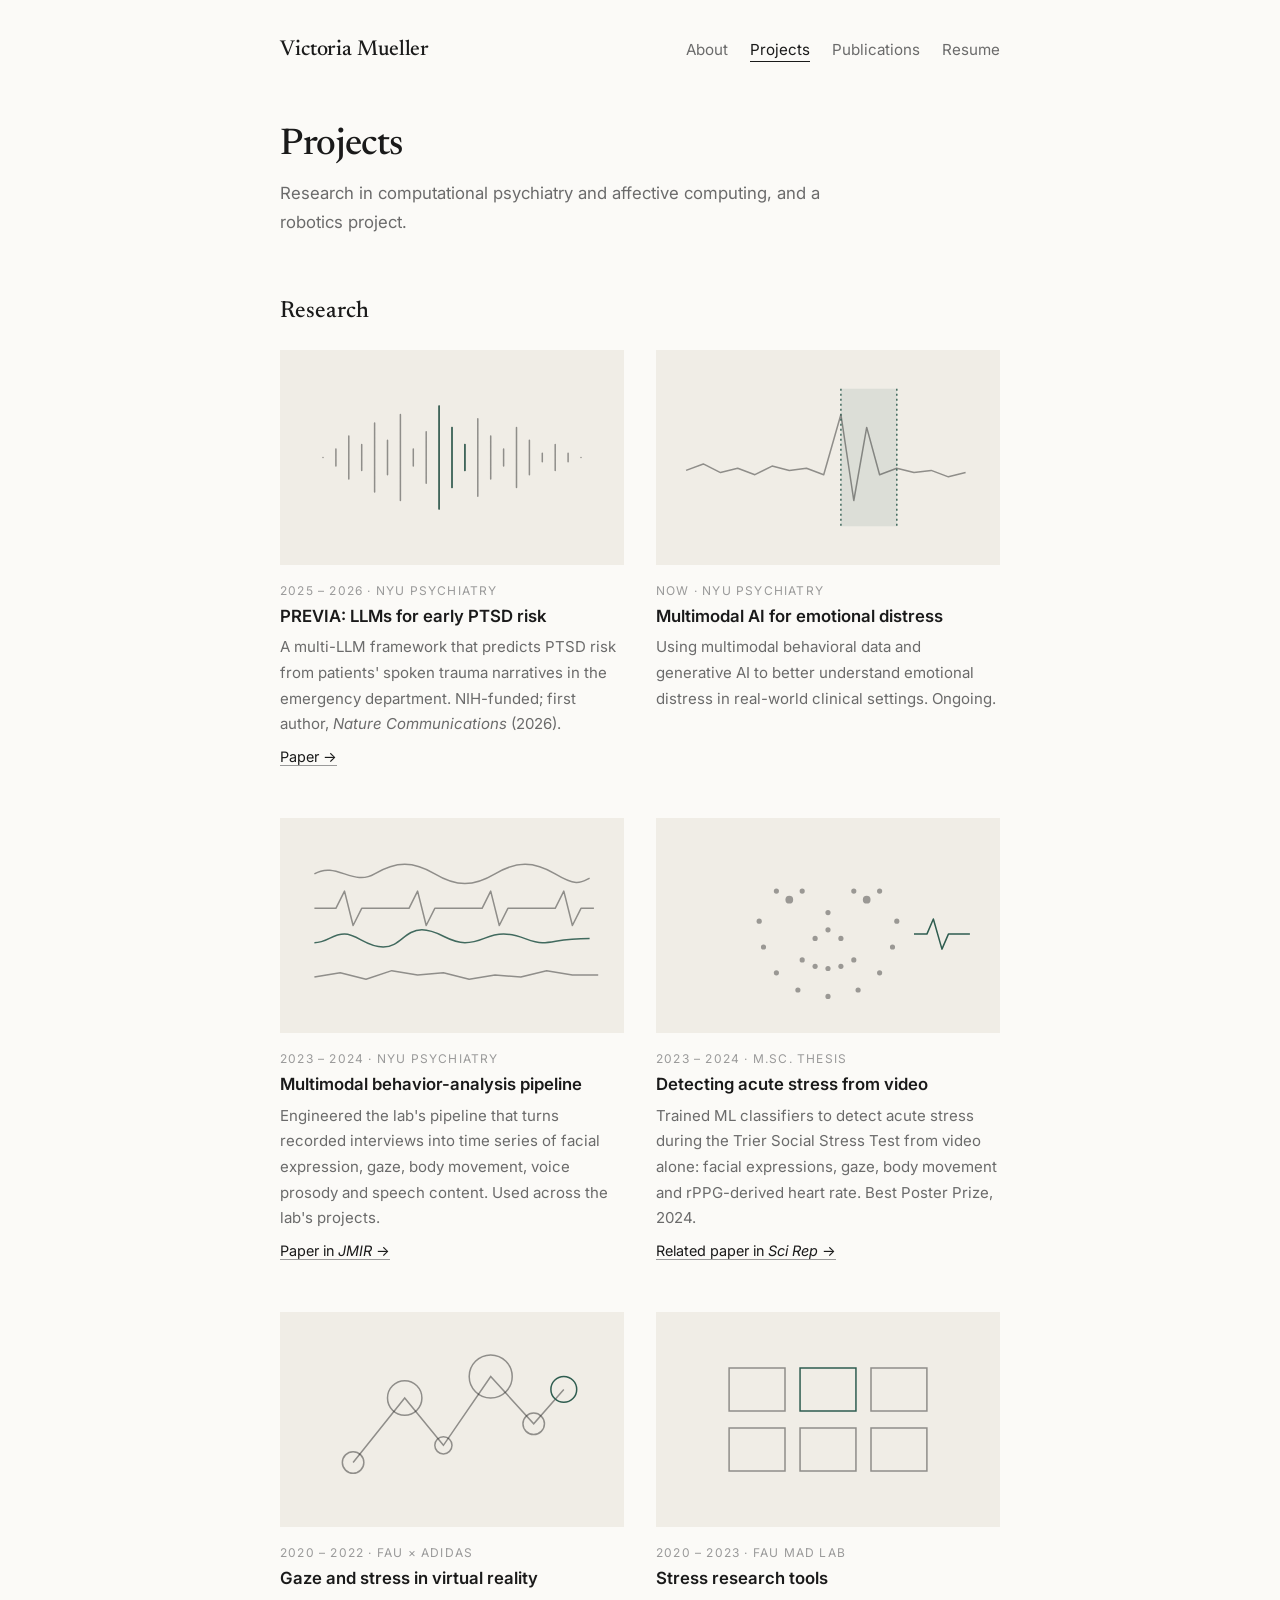
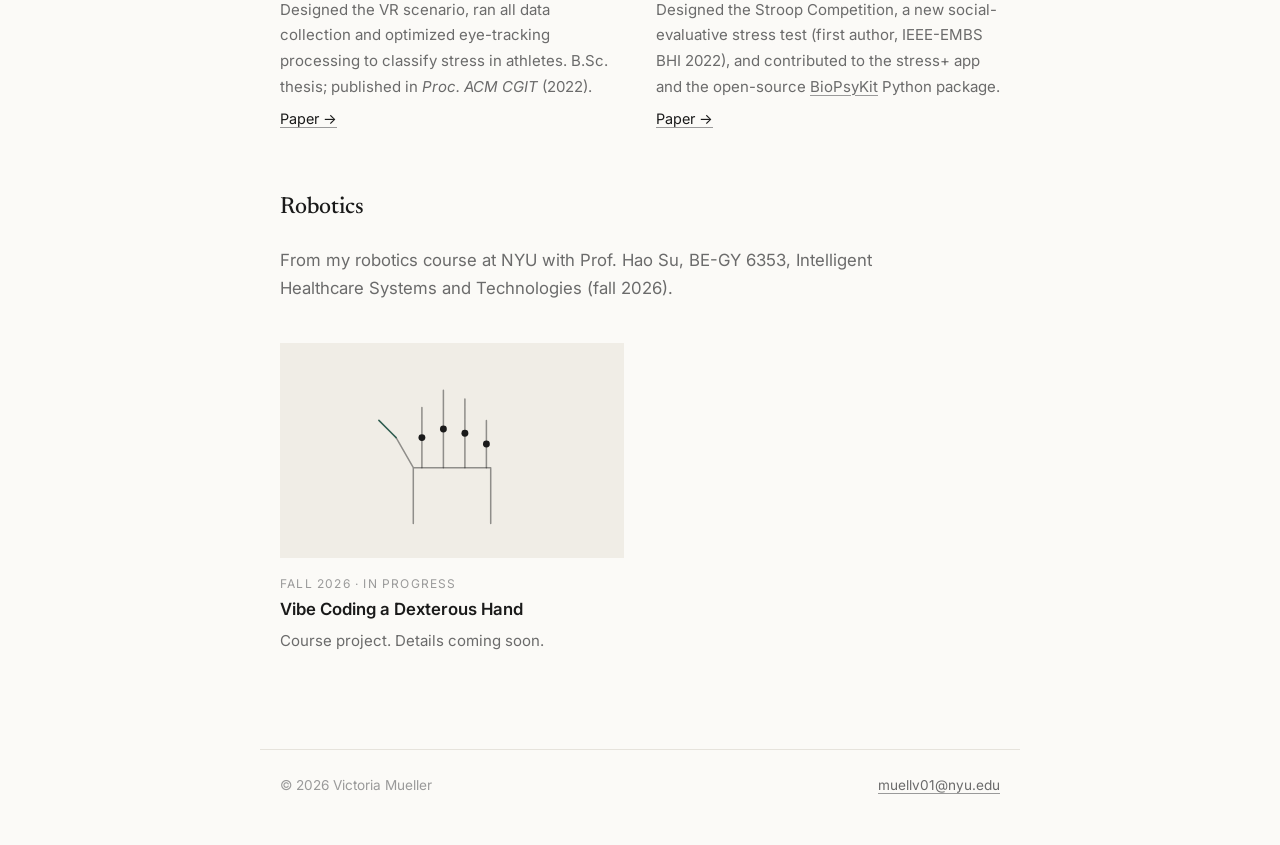
==== commit 2e04f5fd: "Name course instructor Co-Authored-By: Claude Opus 5.5 <noreply@anthropic.com>" ====
--- a/projects.html
+++ b/projects.html
@@ -117,7 +117,7 @@
     </div>
 
     <h2 id="coursework">Robotics</h2>
-    <p class="intro">From my robotics course at NYU, BE-GY 6353, Intelligent Healthcare Systems and Technologies (fall 2026).</p>
+    <p class="intro">From my robotics course at NYU with Prof. Hao Su, BE-GY 6353, Intelligent Healthcare Systems and Technologies (fall 2026).</p>
     <div class="projects">
       <article class="project">
         <div class="cover" aria-hidden="true">
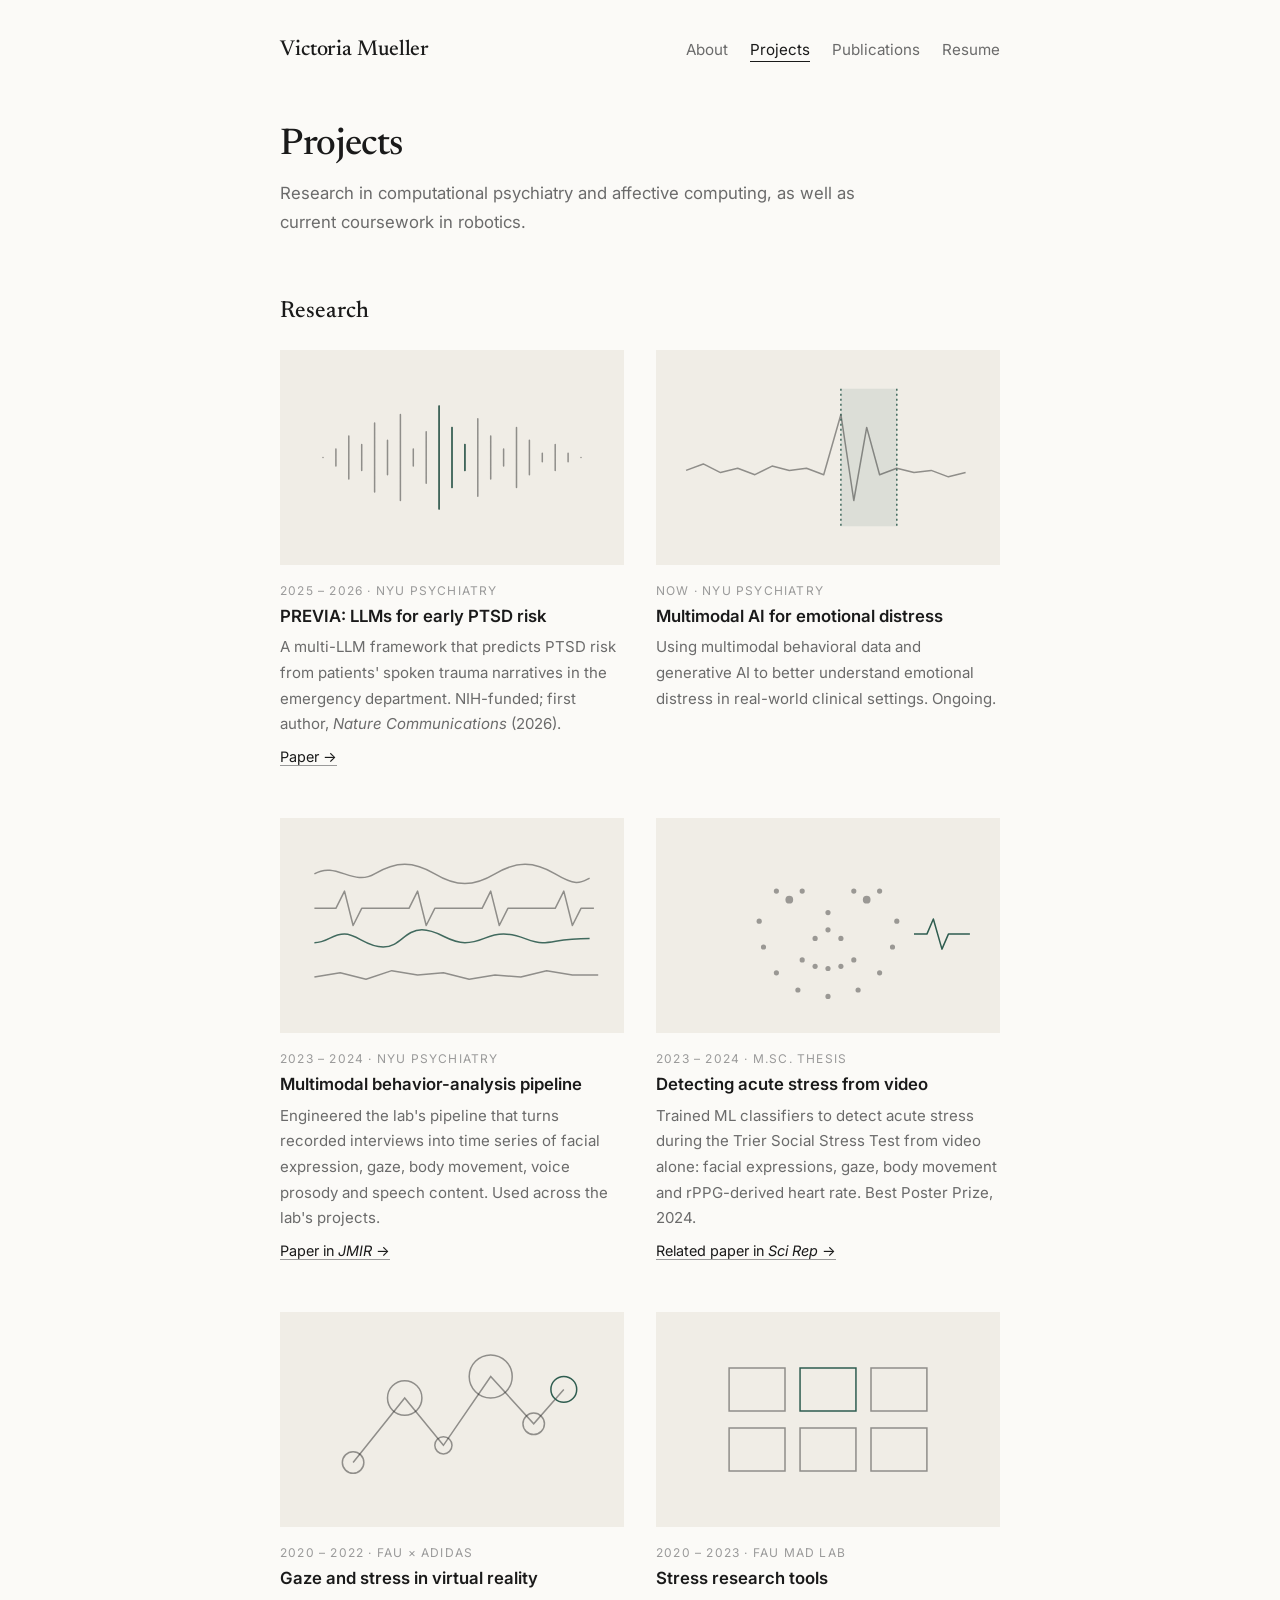
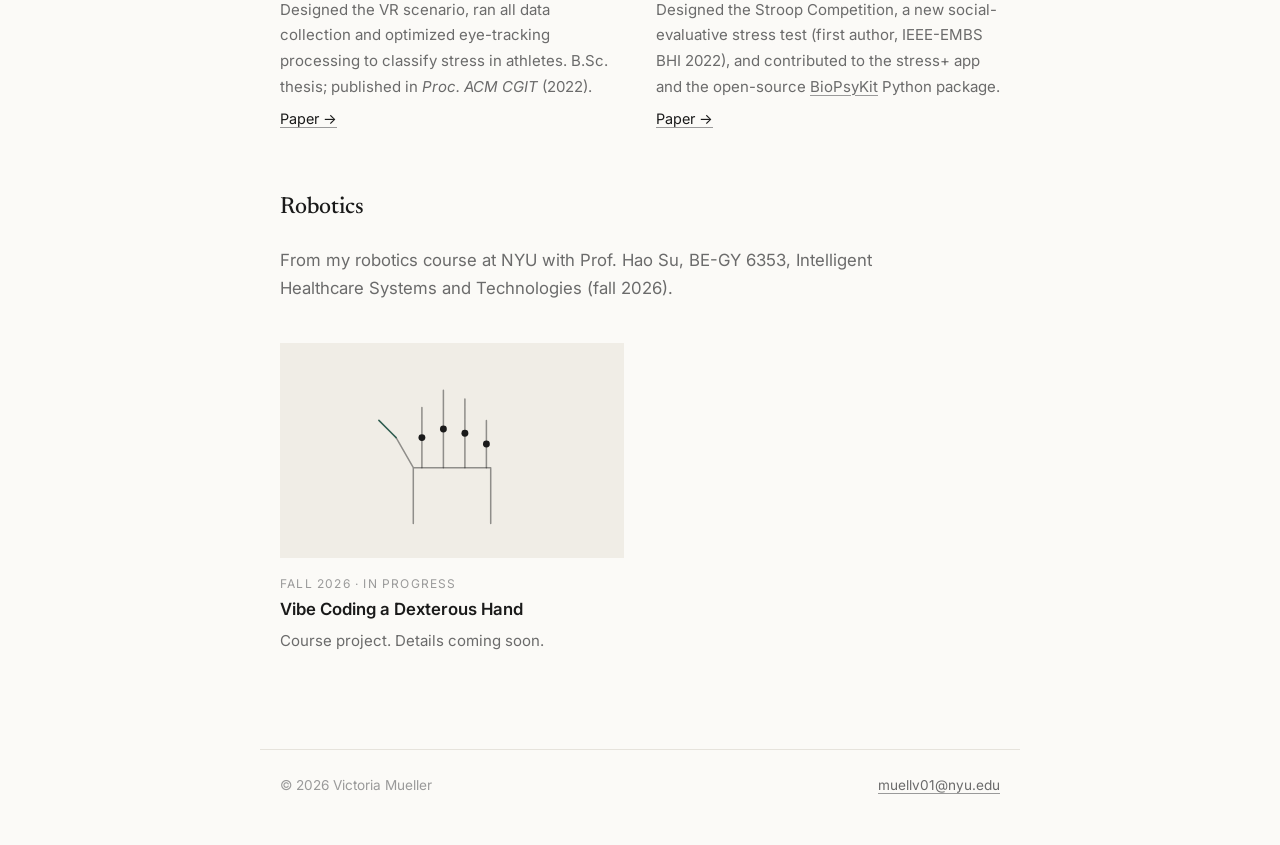
==== commit fa73980b: "Reword projects intro Co-Authored-By: Claude Opus 5.5 <noreply@anthropic.com>" ====
--- a/projects.html
+++ b/projects.html
@@ -25,7 +25,7 @@
 
   <main class="wrap">
     <h1>Projects</h1>
-    <p class="intro">Research in computational psychiatry and affective computing, and a robotics project.</p>
+    <p class="intro">Research in computational psychiatry and affective computing, as well as current coursework in robotics.</p>
 
     <h2 id="research">Research</h2>
     <div class="projects">
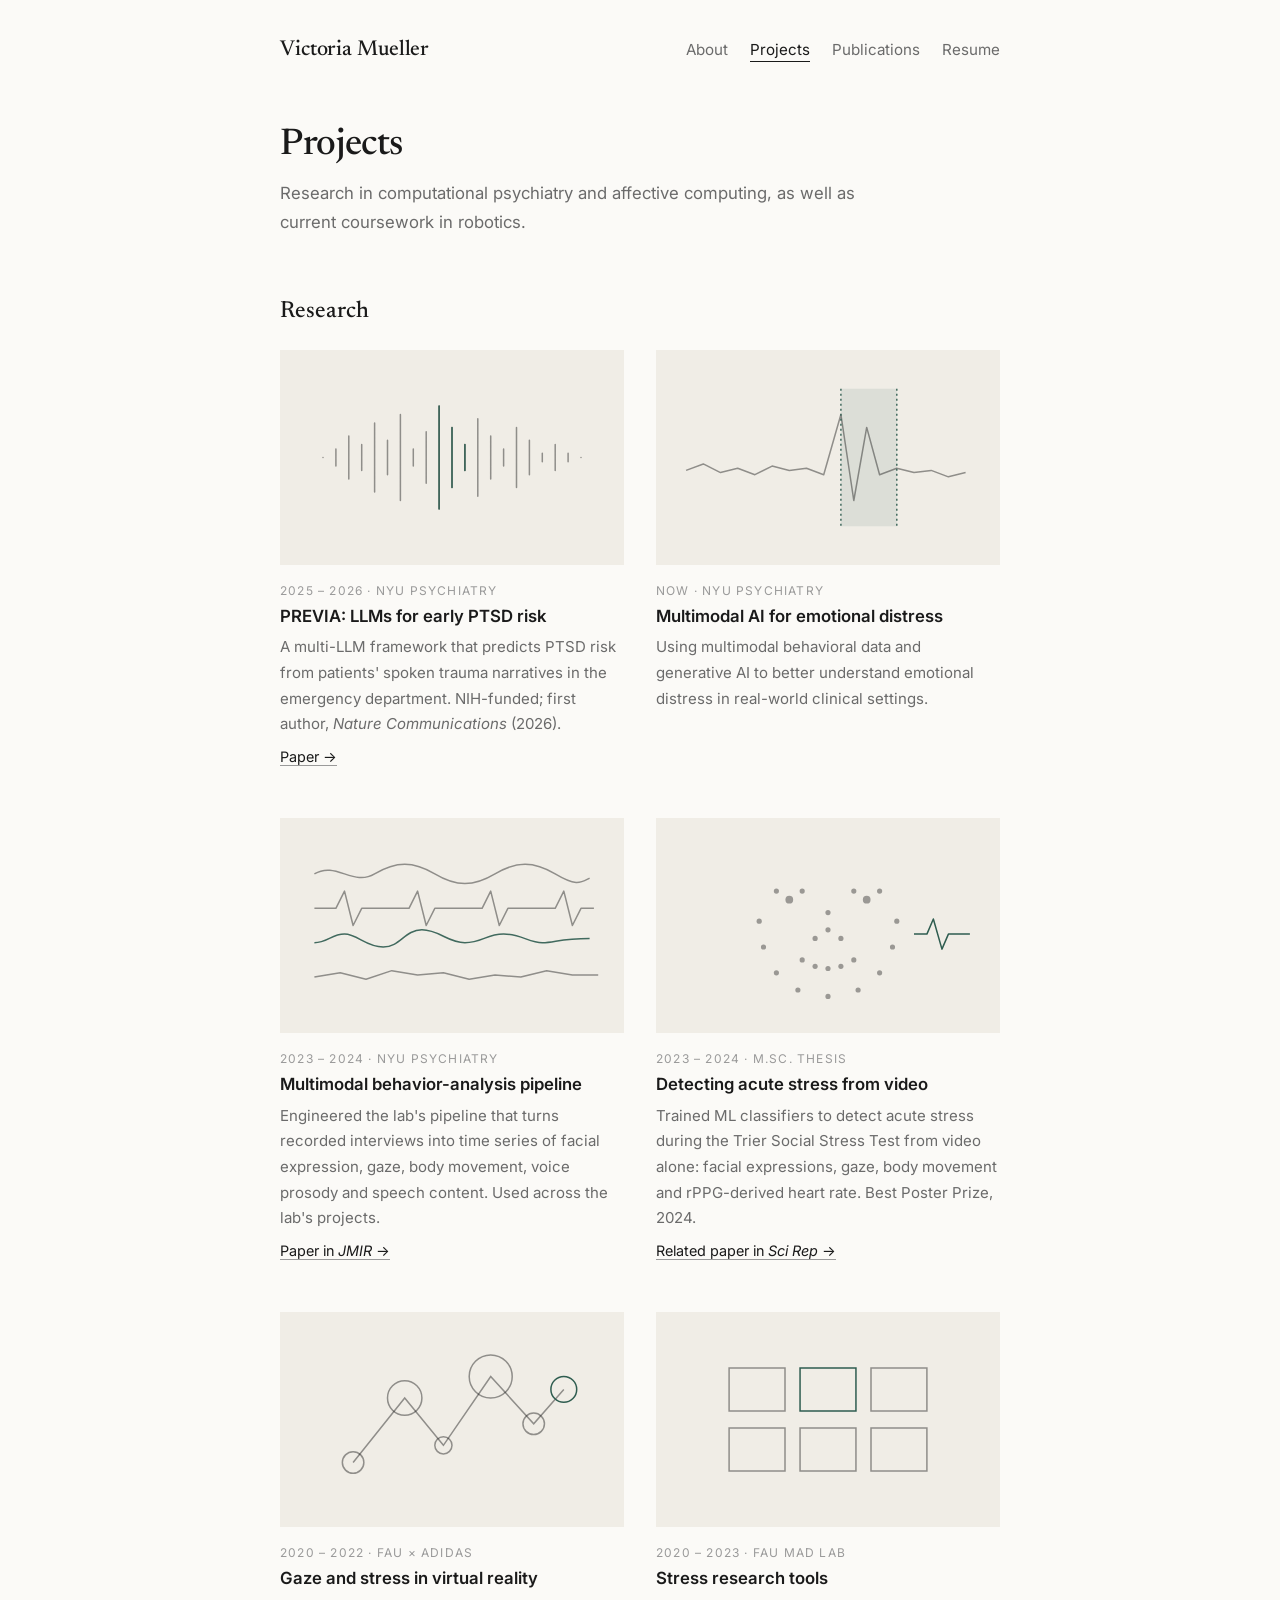
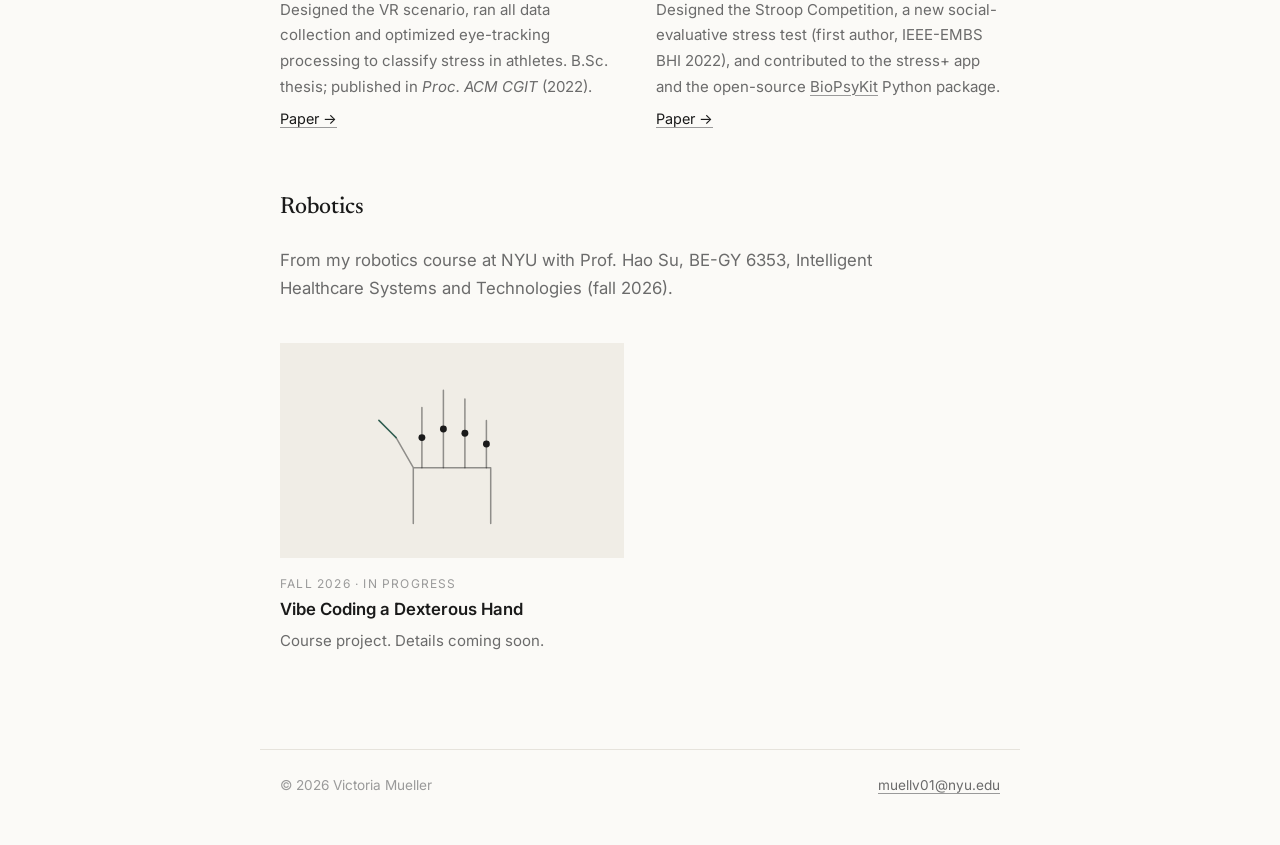
==== commit d34b999e: "Remove redundant Ongoing Co-Authored-By: Claude Opus 5.5 <noreply@anthropic.com>" ====
--- a/projects.html
+++ b/projects.html
@@ -53,7 +53,7 @@
         </div>
         <span class="label">Now · NYU Psychiatry</span>
         <h3>Multimodal AI for emotional distress</h3>
-        <p>Using multimodal behavioral data and generative AI to better understand emotional distress in real-world clinical settings. Ongoing.</p>
+        <p>Using multimodal behavioral data and generative AI to better understand emotional distress in real-world clinical settings.</p>
       </article>
 
       <article class="project">
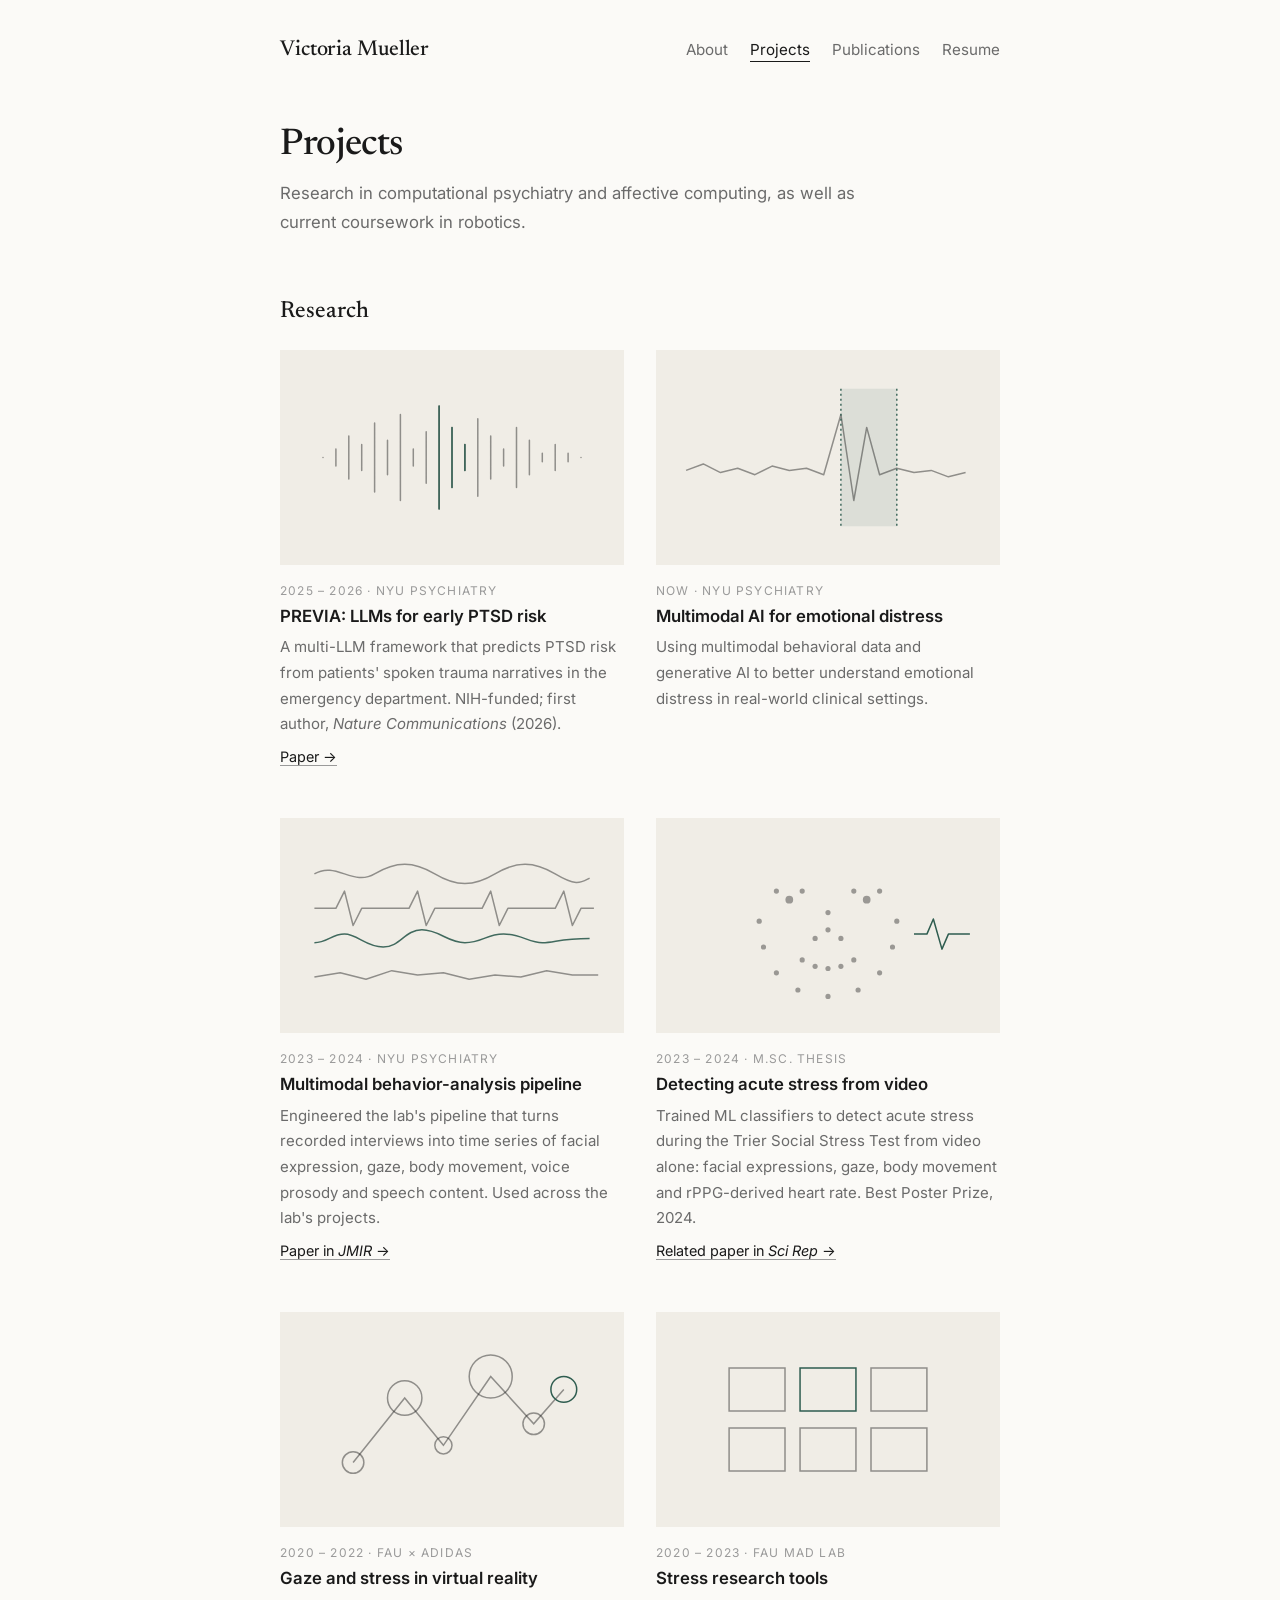
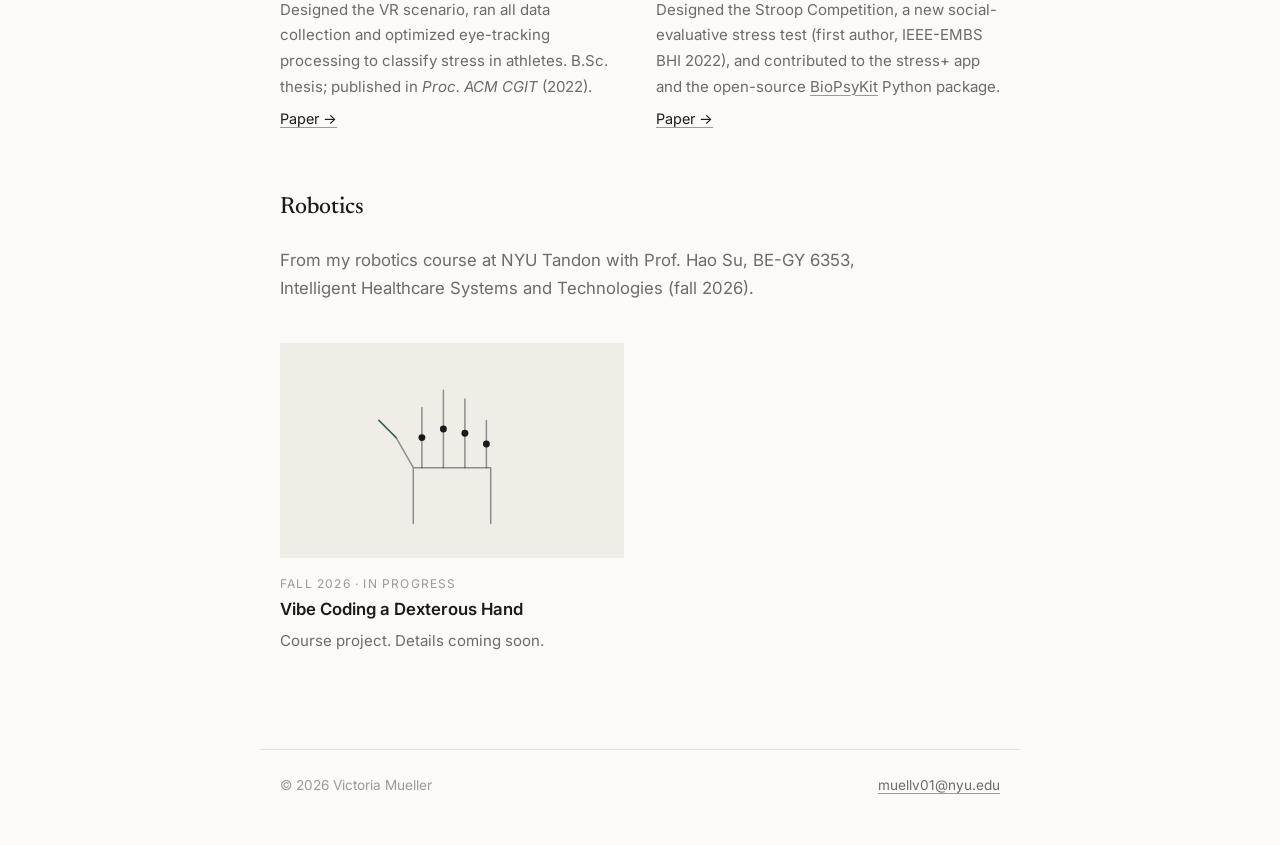
==== commit 94f8f098: "Mention NYU Tandon School of Engineering Co-Authored-By: Claude Opus 5.5 <noreply@anthropic.com>" ====
--- a/projects.html
+++ b/projects.html
@@ -117,7 +117,7 @@
     </div>
 
     <h2 id="coursework">Robotics</h2>
-    <p class="intro">From my robotics course at NYU with Prof. Hao Su, BE-GY 6353, Intelligent Healthcare Systems and Technologies (fall 2026).</p>
+    <p class="intro">From my robotics course at NYU Tandon with Prof. Hao Su, BE-GY 6353, Intelligent Healthcare Systems and Technologies (fall 2026).</p>
     <div class="projects">
       <article class="project">
         <div class="cover" aria-hidden="true">
